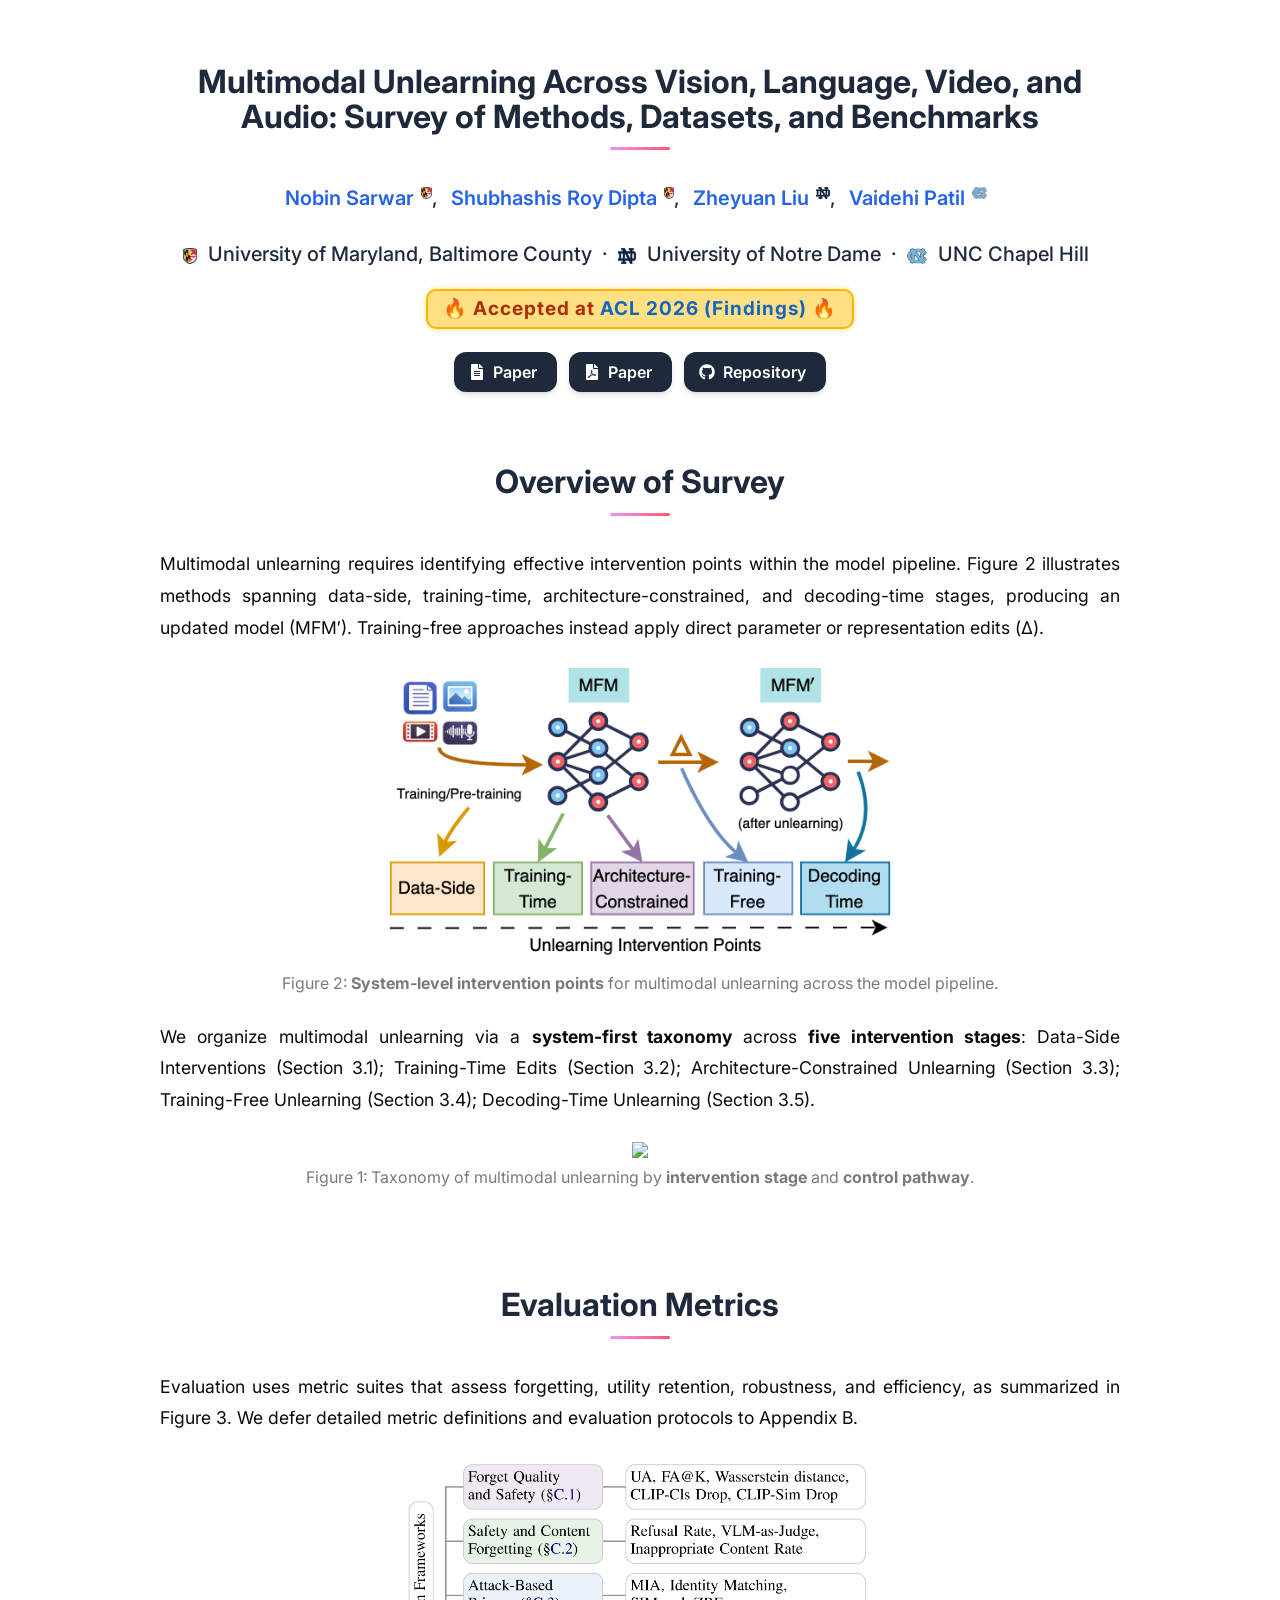
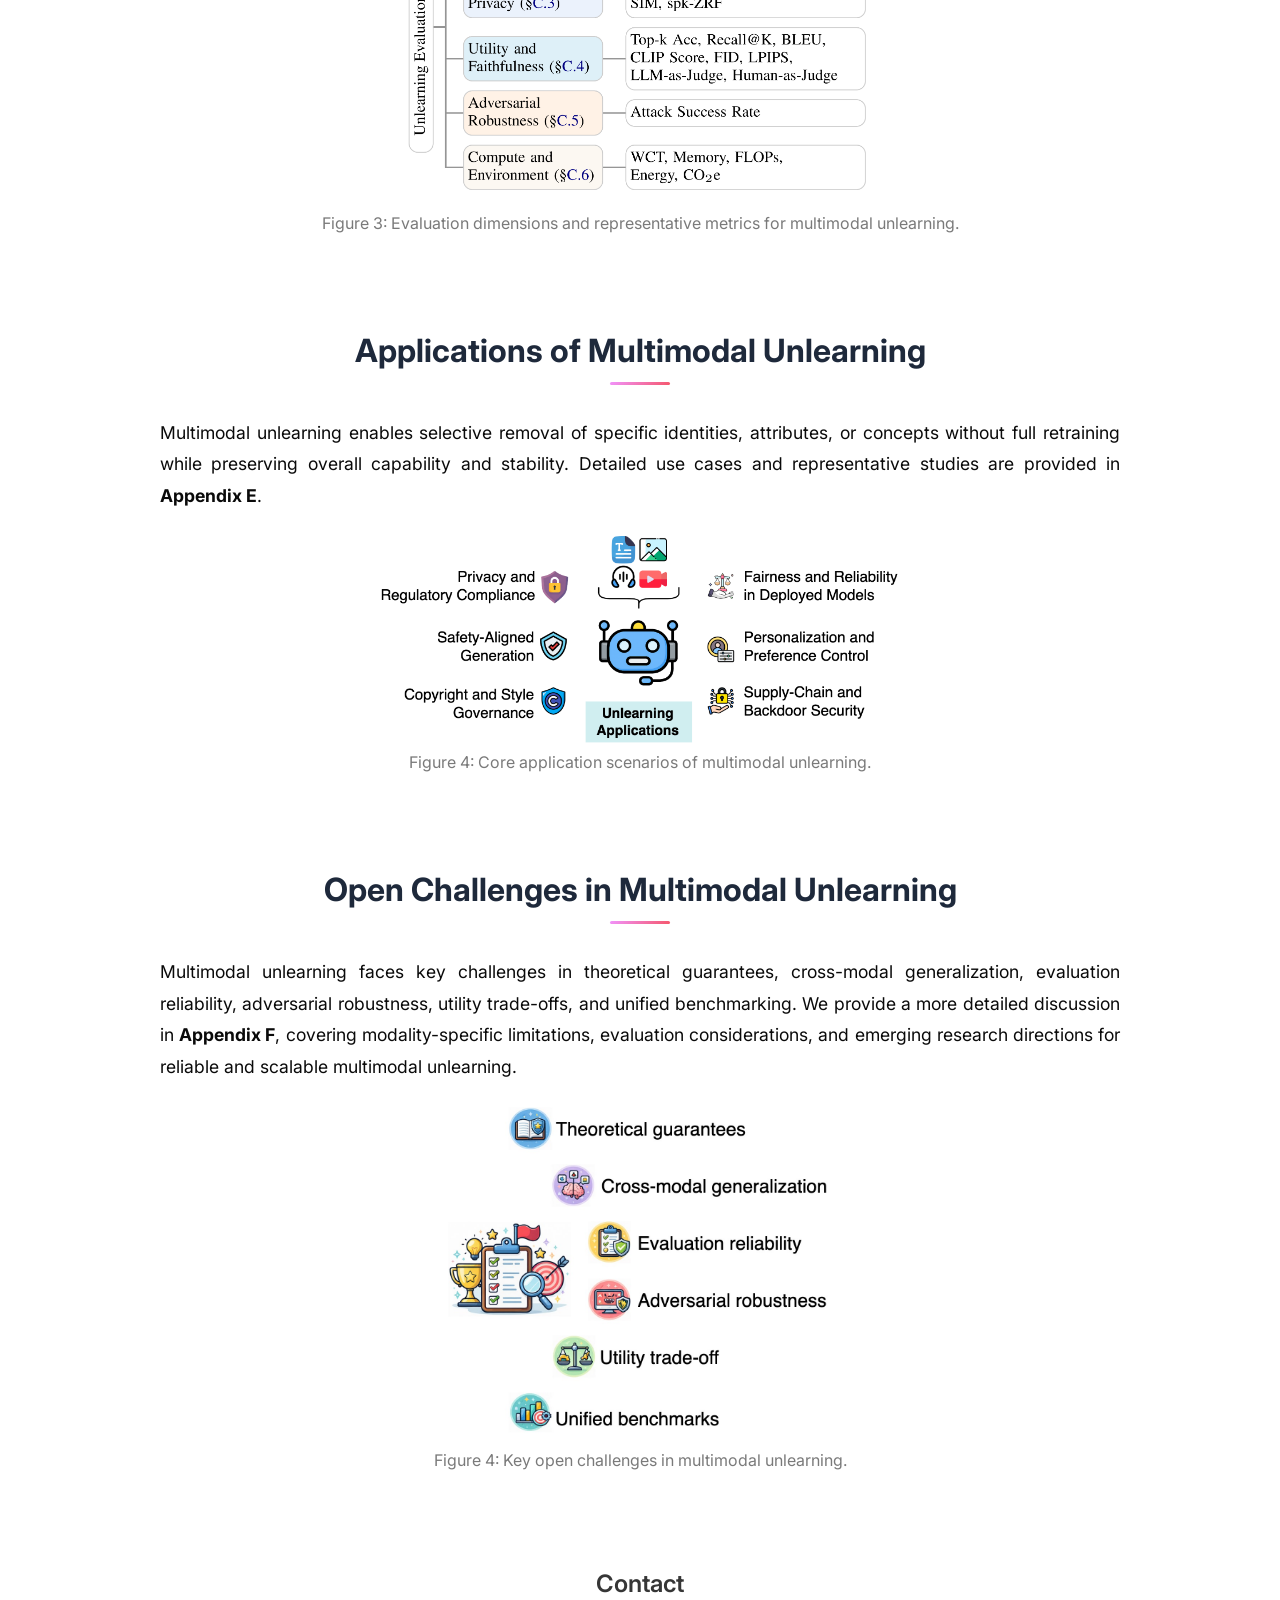
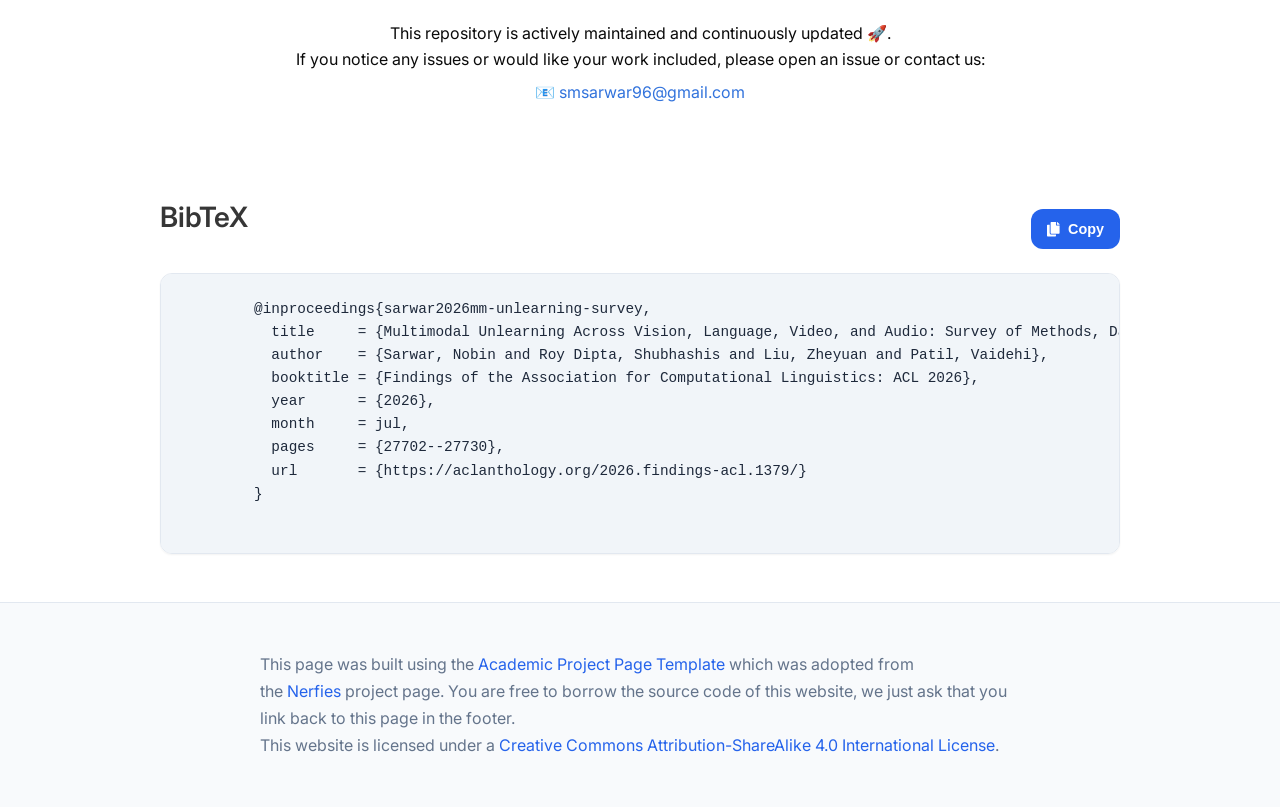
==== docs/index.html @ 7a50cf01 "Modify BibTeX citation in index.html Updated BibTeX citation with new details including pages and UR" ====
<!DOCTYPE html>
<html lang="en">
<head>
  <meta charset="utf-8">
  <meta name="viewport" content="width=device-width, initial-scale=1">
  
<!-- Primary Meta Tags -->
<meta name="title" content="Multimodal Unlearning Across Vision, Language, Video, and Audio: Survey of Methods, Datasets, and Benchmarks">
<meta name="description" content="A comprehensive survey of multimodal machine unlearning across vision, language, video, and audio, covering methods, datasets, benchmarks, and open challenges.">
<meta name="keywords" content="multimodal unlearning, machine unlearning, vision-language models, diffusion models, data deletion, AI safety, privacy, foundation models">
<meta name="author" content="Nobin Sarwar, Shubhashis Roy Dipta, Zheyuan Liu, Vaidehi Patil">
<meta name="robots" content="index, follow">
<meta name="language" content="English">

<!-- Open Graph / Facebook -->
<meta property="og:type" content="article">
<meta property="og:site_name" content="Multimodal Unlearning Survey">
<meta property="og:title" content="Multimodal Unlearning Across Vision, Language, Video, and Audio">
<meta property="og:description" content="A comprehensive survey of multimodal machine unlearning across modalities, methods, datasets, and benchmarks.">
<meta property="og:url" content="https://smsnobin77.github.io/multimodal_unlearning_survey/">
<meta property="og:image" content="https://smsnobin77.github.io/multimodal_unlearning_survey/static/images/social_preview.png">
<meta property="og:image:width" content="1200">
<meta property="og:image:height" content="630">
<meta property="og:image:alt" content="Multimodal Unlearning Survey Preview">
<meta property="article:published_time" content="2026-01-26T00:00:00.000Z">
<meta property="article:author" content="Nobin Sarwar">
<meta property="article:section" content="Research">
<meta property="article:tag" content="Multimodal Unlearning">
<meta property="article:tag" content="AI Safety">

<!-- Twitter -->
<meta name="twitter:card" content="summary_large_image">
<meta name="twitter:site" content="@smsnobin77">
<meta name="twitter:creator" content="@smsnobin77">
<meta name="twitter:title" content="Multimodal Unlearning Across Vision, Language, Video, and Audio">
<meta name="twitter:description" content="A comprehensive survey on multimodal machine unlearning, covering methods, datasets, and benchmarks.">
<meta name="twitter:image" content="https://smsnobin77.github.io/multimodal_unlearning_survey/static/images/social_preview.png">
<meta name="twitter:image:alt" content="Multimodal Unlearning Survey Preview">

<!-- Academic/Research Specific -->
<meta name="citation_title" content="Multimodal Unlearning Across Vision, Language, Video, and Audio: Survey of Methods, Datasets, and Benchmarks">
<meta name="citation_author" content="Sarwar, Nobin">
<meta name="citation_author" content="Dipta, Shubhashis Roy">
<meta name="citation_author" content="Liu, Zheyuan">
<meta name="citation_author" content="Patil, Vaidehi">
<meta name="citation_publication_date" content="2026">
<meta name="citation_conference_title" content="TechRxiv">
<meta name="citation_pdf_url" content="http://dx.doi.org/10.36227/techrxiv.176945748.88280394/v1">

<!-- Additional SEO -->
<meta name="theme-color" content="#2563eb">
<meta name="msapplication-TileColor" content="#2563eb">
<meta name="apple-mobile-web-app-capable" content="yes">
<meta name="apple-mobile-web-app-status-bar-style" content="default">

<!-- Preconnect for performance -->
<link rel="preconnect" href="https://fonts.googleapis.com">
<link rel="preconnect" href="https://fonts.gstatic.com" crossorigin>
<link rel="preconnect" href="https://ajax.googleapis.com">
<link rel="preconnect" href="https://documentcloud.adobe.com">
<link rel="preconnect" href="https://cdn.jsdelivr.net">

<!-- Title -->
<title>Multimodal Unlearning Survey | Sarwar et al.</title>
  
  <!-- Favicon and App Icons -->
  <link rel="icon" type="image/png" sizes="32x32" href="static/images/favicon-32-v2.png">
  <link rel="icon" type="image/png" sizes="16x16" href="static/images/favicon-16-v2.png">
  <link rel="apple-touch-icon" sizes="180x180" href="static/images/favicon-180-v2.png">
  
  <!-- Critical CSS - Load synchronously -->
  <link rel="stylesheet" href="static/css/bulma.min.css">
  <link rel="stylesheet" href="static/css/index.css">
  
  <!-- Non-critical CSS - Load asynchronously -->
  <link rel="preload" href="static/css/bulma-carousel.min.css" as="style" onload="this.onload=null;this.rel='stylesheet'">
  <link rel="preload" href="static/css/bulma-slider.min.css" as="style" onload="this.onload=null;this.rel='stylesheet'">
  <link rel="preload" href="static/css/fontawesome.all.min.css" as="style" onload="this.onload=null;this.rel='stylesheet'">
  <link rel="preload" href="https://cdn.jsdelivr.net/gh/jpswalsh/academicons@1/css/academicons.min.css" as="style" onload="this.onload=null;this.rel='stylesheet'">
  
  <!-- Fallback for browsers that don't support preload -->
  <noscript>
    <link rel="stylesheet" href="static/css/bulma-carousel.min.css">
    <link rel="stylesheet" href="static/css/bulma-slider.min.css">
    <link rel="stylesheet" href="static/css/fontawesome.all.min.css">
    <link rel="stylesheet" href="https://cdn.jsdelivr.net/gh/jpswalsh/academicons@1/css/academicons.min.css">
  </noscript>
  
  <!-- Fonts - Optimized loading -->
  <link href="https://fonts.googleapis.com/css2?family=Inter:wght@400;500;600;700;800&display=swap" rel="stylesheet">
  
  <!-- Defer non-critical JavaScript -->
  <script defer src="https://ajax.googleapis.com/ajax/libs/jquery/3.5.1/jquery.min.js"></script>
  <script defer src="https://documentcloud.adobe.com/view-sdk/main.js"></script>
  <script defer src="static/js/fontawesome.all.min.js"></script>
  <script defer src="static/js/bulma-carousel.min.js"></script>
  <script defer src="static/js/bulma-slider.min.js"></script>
  <script defer src="static/js/index.js"></script>
  
  <!-- Structured Data for Academic Papers -->
  <script type="application/ld+json">
  {
    "@context": "https://schema.org",
    "@type": "ScholarlyArticle",
    "headline": "PAPER_TITLE",
    "description": "BRIEF_DESCRIPTION_OF_YOUR_RESEARCH_CONTRIBUTION_AND_FINDINGS",
    "author": [
      {
        "@type": "Person",
        "name": "FIRST_AUTHOR_NAME",
        "affiliation": {
          "@type": "Organization",
          "name": "INSTITUTION_NAME"
        }
      },
      {
        "@type": "Person",
        "name": "SECOND_AUTHOR_NAME",
        "affiliation": {
          "@type": "Organization",
          "name": "INSTITUTION_NAME"
        }
      }
    ],
    "datePublished": "2024-01-01",
    "publisher": {
      "@type": "Organization",
      "name": "CONFERENCE_OR_JOURNAL_NAME"
    },
    "url": "https://YOUR_DOMAIN.com/YOUR_PROJECT_PAGE",
    "image": "https://YOUR_DOMAIN.com/static/images/social_preview.png",
    "keywords": ["KEYWORD1", "KEYWORD2", "KEYWORD3", "machine learning", "computer vision"],
    "abstract": "FULL_ABSTRACT_TEXT_HERE",
    "citation": "BIBTEX_CITATION_HERE",
    "isAccessibleForFree": true,
    "license": "https://creativecommons.org/licenses/by/4.0/",
    "mainEntity": {
      "@type": "WebPage",
      "@id": "https://YOUR_DOMAIN.com/YOUR_PROJECT_PAGE"
    },
    "about": [
      {
        "@type": "Thing",
        "name": "RESEARCH_AREA_1"
      },
      {
        "@type": "Thing", 
        "name": "RESEARCH_AREA_2"
      }
    ]
  }
  </script>
  
  <!-- Website/Organization Structured Data -->
  <script type="application/ld+json">
  {
    "@context": "https://schema.org",
    "@type": "Organization",
    "name": "INSTITUTION_OR_LAB_NAME",
    "url": "https://YOUR_INSTITUTION_WEBSITE.com",
    "logo": "https://YOUR_DOMAIN.com/static/images/favicon.ico",
    "sameAs": [
      "https://twitter.com/YOUR_TWITTER_HANDLE",
      "https://github.com/YOUR_GITHUB_USERNAME"
    ]
  }
  </script>
</head>
<body>


  <!-- Scroll to Top Button -->
  <button class="scroll-to-top" onclick="scrollToTop()" title="Scroll to top" aria-label="Scroll to top">
    <i class="fas fa-chevron-up"></i>
  </button>

<style>
  .affiliation-logo {
    height: 18px;
    width: auto;
    vertical-align: middle;
    margin-right: 6px;
  }
</style>

<main id="main-content">
<section class="hero">
  <div class="hero-body">
    <div class="container is-max-desktop">
      <div class="columns is-centered">
        <div class="column has-text-centered">

          <h1 class="title is-3 publication-title">
            Multimodal Unlearning Across Vision, Language, Video, and Audio: Survey of Methods, Datasets, and Benchmarks
          </h1>

          <style>
            .sup-logo {
              height: 12px;
              width: auto;
              vertical-align: baseline;
              position: relative;
              top: -0.3em;   /* makes it behave like real superscript */
              margin-left: 2px;
            }
          
            .affiliation-logo {
              height: 16px;
              width: auto;
              vertical-align: middle;
              margin-right: 6px;
            }
          </style>
          
          <div class="is-size-5 publication-authors">
            <span class="author-block">
              <a href="https://smsnobin77.github.io/" target="_blank">Nobin Sarwar</a>
              <img class="sup-logo" src="static/images/UMBC_logo.png">,
            </span>
            <span class="author-block">
              <a href="https://roydipta.com/" target="_blank">Shubhashis Roy Dipta</a>
              <img class="sup-logo" src="static/images/UMBC_logo.png">,
            </span>
            <span class="author-block">
              <a href="https://franciscoliu.github.io/" target="_blank">Zheyuan Liu</a>
              <img class="sup-logo" src="static/images/UD_logo.png">,
            </span>
            <span class="author-block">
              <a href="https://vaidehi99.github.io/" target="_blank">Vaidehi Patil</a>
              <img class="sup-logo" src="static/images/UNC_logo.png">
            </span>
          </div>
          
          <div class="is-size-5 publication-authors" style="margin-top:10px;">
            <span class="author-block">
              <img class="affiliation-logo" src="static/images/UMBC_logo.png">
              University of Maryland, Baltimore County
              &nbsp;·&nbsp;
              <img class="affiliation-logo" src="static/images/UD_logo.png">
              University of Notre Dame
              &nbsp;·&nbsp;
              <img class="affiliation-logo" src="static/images/UNC_logo.png">
              UNC Chapel Hill
            </span>

            <div style="text-align: center;">
                <span style="
                  display: inline-block;
                  background: #ffe082;
                  color: #b12a00;
                  font-weight: bold;
                  font-size: 0.95em;
                  border-radius: 10px;
                  padding: 0.15em 0.8em;
                  margin: 1em auto;
                  box-shadow: 0 0 6px 1px #ffd54f70;
                  letter-spacing: 1px;
                  border: 2px solid #ffb300;
                ">
                  🔥 Accepted at <span style="color:#1565c0;">ACL 2026 (Findings)</span> 🔥
                </span>
              </div>
          </div>

          <!-- Links -->
          <div class="column has-text-centered" style="margin-top: -40px;">
            <div class="publication-links">              
              <span class="link-block">
                <a href="static/pdfs/MultimodalUnlearningSurvey.pdf" target="_blank"
                   class="external-link button is-normal is-rounded is-dark">
                  <span class="icon">
                    <i class="fas fa-file-alt"></i>
                  </span>
                  <span>Paper</span>
                </a>
              </span>

              <span class="link-block">
                  <a href="https://aclanthology.org/2026.findings-acl.1379.pdf" target="_blank"
                     class="external-link button is-normal is-rounded is-dark">
                      <span class="icon">
                          <i class="fas fa-file-pdf"></i>
                      </span>
                      <span>Paper</span>
                  </a>
              </span>

              <span class="link-block">
                <a href="https://github.com/smsnobin77/Awesome-Multimodal-Unlearning/" target="_blank"
                   class="external-link button is-normal is-rounded is-dark">
                  <span class="icon">
                    <i class="fab fa-github"></i>
                  </span>
                  <span>Repository</span>
                </a>
              </span>

            </div>
          </div>

        </div>
      </div>
    </div>
  </div>
</section>

<!--Overview of Survey -->
<section class="section" style="margin-top: -60px;">
  <div class="container is-max-desktop">
    <h2 class="title is-3 has-text-centered">Overview of Survey</h2>

    <div class="content has-text-justified has-text-black">
      <p>
        Multimodal unlearning requires identifying effective intervention points within the model pipeline. 
        Figure 2 illustrates methods spanning data-side, training-time, architecture-constrained, and decoding-time stages, 
        producing an updated model (MFM′). Training-free approaches instead apply direct parameter or representation edits (Δ).
      </p>
    </div>

    <div class="has-text-centered">
      <img src="static/images/multimodal-unlearning-taxonomy.png" style="max-width:55%;">
      <p class="is-size-6 has-text-grey">
        Figure 2: <b>System-level intervention points</b> for multimodal unlearning across the model pipeline.
      </p>
    </div>

    <div class="content has-text-justified has-text-black" style="margin-top: 1.5rem;">
      <p>
        We organize multimodal unlearning via a <b>system-first taxonomy</b> across <b>five intervention stages</b>: 
        Data-Side Interventions (Section 3.1); Training-Time Edits (Section 3.2); 
        Architecture-Constrained Unlearning (Section 3.3); Training-Free Unlearning (Section 3.4); 
        Decoding-Time Unlearning (Section 3.5).
      </p>
    </div>

    <div class="has-text-centered">
      <img src="static/images/figure-1-v1.png" style="max-width:70%;">
      <p class="is-size-6 has-text-grey">
        Figure 1: Taxonomy of multimodal unlearning by <b>intervention stage</b> and <b>control pathway</b>.
      </p>
    </div>
  </div>
</section>
<!--End Overview of Survey -->

<!-- Evaluation Metrics -->
<section class="section is-light">
  <div class="container is-max-desktop">
    <h2 class="title is-3 has-text-centered">Evaluation Metrics</h2>

    <div class="content has-text-justified has-text-black">
      <p>
        Evaluation uses metric suites that assess forgetting, utility retention, robustness, and efficiency, 
        as summarized in Figure 3. We defer detailed metric definitions and evaluation protocols to Appendix B.
      </p>
    </div>

    <div class="has-text-centered">
      <img src="static/images/figure-3-v2.png" style="max-width:50%;">
      <p class="is-size-6 has-text-grey">
        Figure 3: Evaluation dimensions and representative metrics for multimodal unlearning.
      </p>
    </div>
  </div>
</section>
<!--End Evaluation Metrics -->

<!-- Applications -->
<section class="section">
  <div class="container is-max-desktop">
    <h2 class="title is-3 has-text-centered">Applications of Multimodal Unlearning</h2>

    <div class="content has-text-justified has-text-black">
      <p>
        Multimodal unlearning enables selective removal of specific identities, attributes, or concepts 
        without full retraining while preserving overall capability and stability. 
        Detailed use cases and representative studies are provided in <b>Appendix E</b>.
      </p>
    </div>

    <div class="has-text-centered">
      <img src="static/images/multimodal-unlearning-applications.png" style="max-width:55%;">
      <p class="is-size-6 has-text-grey">
        Figure 4: Core application scenarios of multimodal unlearning.
      </p>
    </div>
  </div>
</section>
<!--End Applications -->

<!-- Open Challenges -->
<section class="section">
  <div class="container is-max-desktop">
    <h2 class="title is-3 has-text-centered">Open Challenges in Multimodal Unlearning</h2>

    <div class="content has-text-justified has-text-black">
      <p>
        Multimodal unlearning faces key challenges in theoretical guarantees, cross-modal generalization,
        evaluation reliability, adversarial robustness, utility trade-offs, and unified benchmarking.
        We provide a more detailed discussion in <b>Appendix F</b>, covering modality-specific limitations,
        evaluation considerations, and emerging research directions for reliable and scalable multimodal unlearning.
      </p>
    </div>

    <div class="has-text-centered">
      <img src="static/images/open_challenges.jpg" style="max-width:40%;">
      <p class="is-size-6 has-text-grey">
        Figure 4: Key open challenges in multimodal unlearning.
      </p>
    </div>
  </div>
</section>
<!--End Open Challenges -->

<!-- Contact -->
<section class="section is-light">
  <div class="container is-max-desktop has-text-centered has-text-black">
    <h2 class="title is-4">Contact</h2>

    <p>
      This repository is actively maintained and continuously updated 🚀.<br>  
      If you notice any issues or would like your work included, please open an issue or contact us:
    </p>

    <p style="margin-top: 0.5rem;">
      📧 <a href="mailto:smsarwar96@gmail.com">smsarwar96@gmail.com</a>
    </p>
  </div>
</section>
<!--End Contact -->


<!--BibTex citation -->
  <section class="section" id="BibTeX">
    <div class="container is-max-desktop content">
      <div class="bibtex-header">
        <h2 class="title">BibTeX</h2>
        <button class="copy-bibtex-btn" onclick="copyBibTeX()" title="Copy BibTeX to clipboard">
          <i class="fas fa-copy"></i>
          <span class="copy-text">Copy</span>
        </button>
      </div>
      <pre id="bibtex-code">
        <code>@inproceedings{sarwar2026mm-unlearning-survey,
          title     = {Multimodal Unlearning Across Vision, Language, Video, and Audio: Survey of Methods, Datasets, and Benchmarks},
          author    = {Sarwar, Nobin and Roy Dipta, Shubhashis and Liu, Zheyuan and Patil, Vaidehi},
          booktitle = {Findings of the Association for Computational Linguistics: ACL 2026},
          year      = {2026},
          month     = jul,
          pages     = {27702--27730},
          url       = {https://aclanthology.org/2026.findings-acl.1379/}
        }</code>
      </pre>
    </div>
</section>
<!--End BibTex citation -->


  <footer class="footer">
  <div class="container">
    <div class="columns is-centered">
      <div class="column is-8">
        <div class="content">

          <p>
            This page was built using the <a href="https://github.com/eliahuhorwitz/Academic-project-page-template" target="_blank">Academic Project Page Template</a> which was adopted from the <a href="https://nerfies.github.io" target="_blank">Nerfies</a> project page.
            You are free to borrow the source code of this website, we just ask that you link back to this page in the footer. <br> This website is licensed under a <a rel="license"  href="http://creativecommons.org/licenses/by-sa/4.0/" target="_blank">Creative
            Commons Attribution-ShareAlike 4.0 International License</a>.
          </p>

        </div>
      </div>
    </div>
  </div>
</footer>

<!-- Statcounter tracking code -->
  
<!-- You can add a tracker to track page visits by creating an account at statcounter.com -->

    <!-- End of Statcounter Code -->

  </body>
  </html>
---- docs/static/css/index.css ----
/* Modern CSS Variables for consistent theming */
:root {
  --primary-color: #2563eb;
  --primary-hover: #1d4ed8;
  --secondary-color: #64748b;
  --accent-color: #0ea5e9;
  --text-primary: #1e293b;
  --text-secondary: #64748b;
  --text-light: #94a3b8;
  --background-primary: #ffffff;
  --background-secondary: #f8fafc;
  --background-accent: #f1f5f9;
  --border-color: #e2e8f0;
  --shadow-sm: 0 1px 2px 0 rgb(0 0 0 / 0.05);
  --shadow-md: 0 4px 6px -1px rgb(0 0 0 / 0.1), 0 2px 4px -2px rgb(0 0 0 / 0.1);
  --shadow-lg: 0 10px 15px -3px rgb(0 0 0 / 0.1), 0 4px 6px -4px rgb(0 0 0 / 0.1);
  --shadow-xl: 0 20px 25px -5px rgb(0 0 0 / 0.1), 0 8px 10px -6px rgb(0 0 0 / 0.1);
  --gradient-primary: linear-gradient(135deg, #667eea 0%, #764ba2 100%);
  --gradient-accent: linear-gradient(135deg, #f093fb 0%, #f5576c 100%);
  --gradient-subtle: linear-gradient(135deg, #ffecd2 0%, #fcb69f 100%);
  --border-radius: 12px;
  --border-radius-lg: 16px;
  --transition: all 0.3s cubic-bezier(0.4, 0, 0.2, 1);
}

/* Smooth scrolling for better UX */
html {
  scroll-behavior: smooth;
}

body {
  font-family: 'Inter', 'Segoe UI', -apple-system, BlinkMacSystemFont, sans-serif;
  color: var(--text-primary);
  line-height: 1.6;
  font-size: 16px;
  background-color: var(--background-primary);
  -webkit-font-smoothing: antialiased;
  -moz-osx-font-smoothing: grayscale;
}


/* Modern Button Styles */
.button {
  border-radius: var(--border-radius) !important;
  font-weight: 600 !important;
  transition: var(--transition) !important;
  border: 2px solid transparent !important;
  position: relative;
  overflow: hidden;
}

.button.is-dark {
  background: var(--text-primary) !important;
  border: none !important;
  color: white !important;
  box-shadow: var(--shadow-md);
}

.button.is-dark:hover {
  transform: translateY(-2px);
  box-shadow: var(--shadow-lg);
  background: var(--primary-color) !important;
}

.button.is-dark:active {
  transform: translateY(0);
  box-shadow: var(--shadow-md);
}

.footer .icon-link {
    font-size: 25px;
    color: var(--text-secondary);
    transition: var(--transition);
}

.footer .icon-link:hover {
    color: var(--primary-color);
    transform: translateY(-2px);
}

.link-block a {
    margin: 8px 4px;
}

.dnerf {
  font-variant: small-caps;
}


/* Hero Section Modernization */
.hero {
  position: relative;
  overflow: hidden;
}

.hero.is-light {
  background: var(--background-secondary);
  border-top: 1px solid var(--border-color);
  border-bottom: 1px solid var(--border-color);
}

.hero-body {
  padding: 4rem 1.5rem;
}

.teaser .hero-body {
  padding-top: 2rem;
  padding-bottom: 4rem;
}

.teaser {
  font-family: 'Inter', sans-serif;
}


/* Publication Content Styling */
.publication-title {
    font-family: 'Inter', sans-serif !important;
    font-weight: 800 !important;
    color: var(--text-primary) !important;
    margin-bottom: 2rem !important;
    line-height: 1.1 !important;
}

.publication-banner {
  max-height: 70vh;
  border-radius: var(--border-radius-lg);
  overflow: hidden;
  box-shadow: var(--shadow-xl);
  margin: 2rem 0;
}

.publication-banner video {
  position: relative;
  left: auto;
  top: auto;
  transform: none;
  object-fit: cover;
  width: 100%;
  height: 100%;
  border-radius: var(--border-radius-lg);
}

.publication-header .hero-body {
  padding: 6rem 1.5rem 4rem;
}

.publication-authors {
    font-family: 'Inter', sans-serif !important;
    font-weight: 500;
    margin-bottom: 1.5rem;
}

.publication-venue {
    color: var(--text-secondary);
    width: fit-content;
    font-weight: 600;
    background: var(--background-accent);
    padding: 0.5rem 1rem;
    border-radius: var(--border-radius);
    margin-top: 1rem;
    display: inline-block;
}

.publication-awards {
    color: #ef4444;
    width: fit-content;
    font-weight: 700;
    background: linear-gradient(135deg, #fef2f2, #fee2e2);
    padding: 0.5rem 1rem;
    border-radius: var(--border-radius);
    border-left: 4px solid #ef4444;
    margin-top: 1rem;
}

.publication-authors a {
   color: var(--primary-color) !important;
   text-decoration: none;
   font-weight: 600;
   transition: var(--transition);
   position: relative;
}

.publication-authors a::after {
    content: '';
    position: absolute;
    width: 0;
    height: 2px;
    bottom: -2px;
    left: 0;
    background: var(--gradient-accent);
    transition: var(--transition);
}

.publication-authors a:hover::after {
    width: 100%;
}

.publication-authors a:hover {
    color: var(--primary-hover) !important;
}

.author-block {
  display: inline-block;
  margin-right: 0.5rem;
}

.publication-banner img {
  border-radius: var(--border-radius-lg);
  box-shadow: var(--shadow-lg);
  transition: var(--transition);
}

.publication-banner img:hover {
  transform: scale(1.02);
  box-shadow: var(--shadow-xl);
}

/* Modern Video and Carousel Styling */
.publication-video {
    position: relative;
    width: 100%;
    height: 0;
    padding-bottom: 56.25%;
    overflow: hidden;
    border-radius: var(--border-radius-lg) !important;
    box-shadow: var(--shadow-xl);
    transition: var(--transition);
}

.publication-video:hover {
    transform: translateY(-4px);
    box-shadow: var(--shadow-xl);
}

.publication-video iframe {
    position: absolute;
    top: 0;
    left: 0;
    width: 100%;
    height: 100%;
    border-radius: var(--border-radius-lg);
}

.publication-body img {
  border-radius: var(--border-radius);
  box-shadow: var(--shadow-md);
  transition: var(--transition);
}

.publication-body img:hover {
  transform: translateY(-2px);
  box-shadow: var(--shadow-lg);
}

.results-carousel {
  overflow: hidden;
  padding: 1rem 0;
}

.results-carousel .item {
  margin: 1rem;
  overflow: hidden;
  padding: 1.5rem;
  font-size: 0;
  background: var(--background-primary);
  border-radius: var(--border-radius-lg);
  box-shadow: var(--shadow-md);
  transition: var(--transition);
  border: 1px solid var(--border-color);
}

.results-carousel .item:hover {
  transform: translateY(-4px);
  box-shadow: var(--shadow-lg);
}

.results-carousel .item img,
.results-carousel video {
  margin: 0;
  border-radius: var(--border-radius);
  width: 100%;
  height: auto;
}

.results-carousel .subtitle {
  font-size: 1rem !important;
  color: var(--text-secondary);
  margin-top: 1rem;
  font-weight: 500;
}

/* Pagination and Misc Improvements */
.slider-pagination .slider-page {
  background: var(--primary-color);
  border-radius: 50%;
  transition: var(--transition);
}

.slider-pagination .slider-page.is-active {
  background: var(--primary-hover);
  transform: scale(1.2);
}

.eql-cntrb { 
  font-size: 0.875rem;
  color: var(--text-light);
  font-style: italic;
}

/* Section Titles */
.title.is-3 {
  font-family: 'Inter', sans-serif !important;
  font-weight: 700 !important;
  color: var(--text-primary);
  margin-bottom: 2rem !important;
  position: relative;
  padding-bottom: 1rem;
}

.title.is-3::after {
  content: '';
  position: absolute;
  bottom: 0;
  left: 50%;
  transform: translateX(-50%);
  width: 60px;
  height: 3px;
  background: var(--gradient-accent);
  border-radius: 2px;
}

/* Content Improvements */
.content.has-text-justified {
  font-size: 1.1rem;
  line-height: 1.8;
  color: var(--text-secondary);
}

.content.has-text-justified p {
  margin-bottom: 1.5rem;
}

/* Footer Improvements */
.footer {
  background: var(--background-secondary);
  border-top: 1px solid var(--border-color);
  padding: 3rem 1.5rem;
}

.footer .content {
  color: var(--text-secondary);
  line-height: 1.7;
}

.footer a {
  color: var(--primary-color);
  text-decoration: none;
  transition: var(--transition);
}

.footer a:hover {
  color: var(--primary-hover);
  text-decoration: underline;
}

/* BibTeX Styling */
pre {
  background: var(--background-accent) !important;
  border: 1px solid var(--border-color) !important;
  border-radius: var(--border-radius) !important;
  padding: 1.5rem !important;
  font-size: 0.9rem !important;
  overflow-x: auto;
  box-shadow: var(--shadow-sm);
}

code {
  background: var(--background-accent) !important;
  color: var(--text-primary) !important;
  font-family: 'SF Mono', 'Monaco', 'Cascadia Code', 'Roboto Mono', monospace !important;
}

/* BibTeX Section Improvements */
.bibtex-header {
  display: flex;
  justify-content: space-between;
  align-items: center;
  margin-bottom: 1rem;
}

.copy-bibtex-btn {
  background: var(--primary-color);
  color: white;
  border: none;
  border-radius: var(--border-radius);
  padding: 0.75rem 1rem;
  font-size: 0.9rem;
  font-weight: 600;
  cursor: pointer;
  transition: var(--transition);
  display: inline-flex;
  align-items: center;
  gap: 0.5rem;
}

.copy-bibtex-btn:hover {
  background: var(--primary-hover);
  transform: translateY(-2px);
  box-shadow: var(--shadow-md);
}

.copy-bibtex-btn.copied {
  background: #10b981;
}

.copy-bibtex-btn.copied .copy-text::after {
  content: "ied!";
}

/* Scroll to Top Button */
.scroll-to-top {
  position: fixed;
  bottom: 2rem;
  right: 2rem;
  width: 50px;
  height: 50px;
  background: var(--primary-color);
  color: white;
  border: none;
  border-radius: 50%;
  cursor: pointer;
  opacity: 0;
  visibility: hidden;
  transition: var(--transition);
  z-index: 999;
  display: flex;
  align-items: center;
  justify-content: center;
  font-size: 1.2rem;
  box-shadow: var(--shadow-lg);
}

.scroll-to-top:hover {
  background: var(--primary-hover);
  transform: translateY(-3px);
  box-shadow: var(--shadow-xl);
}

.scroll-to-top.visible {
  opacity: 1;
  visibility: visible;
}


/* More Works Dropdown */
.more-works-container {
  position: fixed;
  top: 2rem;
  right: 2rem;
  z-index: 1000;
}

.more-works-btn {
  background: var(--background-primary);
  color: var(--text-primary);
  border: 2px solid var(--border-color);
  border-radius: var(--border-radius-lg);
  padding: 0.75rem 1.25rem;
  font-weight: 600;
  font-size: 0.9rem;
  box-shadow: var(--shadow-md);
  transition: var(--transition);
  cursor: pointer;
  text-decoration: none;
  display: inline-flex;
  align-items: center;
  gap: 0.5rem;
  font-family: 'Inter', sans-serif;
}

.more-works-btn:hover {
  transform: translateY(-2px);
  box-shadow: var(--shadow-lg);
  background: var(--background-secondary);
  border-color: var(--primary-color);
}

.more-works-btn .dropdown-arrow {
  transition: var(--transition);
  font-size: 0.8rem;
}

.more-works-btn.active .dropdown-arrow {
  transform: rotate(180deg);
}

.more-works-dropdown {
  position: absolute;
  top: calc(100% + 0.5rem);
  right: 0;
  width: 400px;
  max-width: 90vw;
  background: var(--background-primary);
  border: 1px solid var(--border-color);
  border-radius: var(--border-radius-lg);
  box-shadow: var(--shadow-xl);
  opacity: 0;
  visibility: hidden;
  transform: translateY(-10px);
  transition: var(--transition);
  max-height: 70vh;
  overflow-y: auto;
}

.more-works-dropdown.show {
  opacity: 1;
  visibility: visible;
  transform: translateY(0);
}

.dropdown-header {
  display: flex;
  justify-content: space-between;
  align-items: center;
  padding: 1.5rem 1.5rem 1rem;
  border-bottom: 1px solid var(--border-color);
}

.dropdown-header h4 {
  margin: 0;
  font-size: 1.1rem;
  font-weight: 700;
  color: var(--text-primary);
}

.close-btn {
  background: none;
  border: none;
  color: var(--text-secondary);
  cursor: pointer;
  padding: 0.5rem;
  border-radius: var(--border-radius);
  transition: var(--transition);
}

.close-btn:hover {
  background: var(--background-accent);
  color: var(--text-primary);
}

.works-list {
  padding: 1rem;
}

.work-item {
  display: flex;
  align-items: flex-start;
  justify-content: space-between;
  padding: 1rem;
  border-radius: var(--border-radius);
  text-decoration: none;
  color: inherit;
  transition: var(--transition);
  margin-bottom: 0.5rem;
}

.work-item:hover {
  background: var(--background-accent);
  transform: translateX(4px);
}

.work-info h5 {
  margin: 0 0 0.5rem 0;
  font-size: 1rem;
  font-weight: 500;
  color: var(--text-primary);
}

.work-info p {
  margin: 0 0 0.5rem 0;
  font-size: 0.9rem;
  color: var(--text-secondary);
  line-height: 1.4;
}

.work-venue {
  font-size: 0.8rem;
  color: var(--text-light);
  font-style: italic;
}

.work-item .fas {
  color: var(--text-light);
  font-size: 0.9rem;
  margin-top: 0.2rem;
  flex-shrink: 0;
}


/* Mobile Responsive Improvements */
@media screen and (max-width: 768px) {
  .hero-body {
    padding: 2rem 1rem;
  }
  
  .publication-header .hero-body {
    padding: 3rem 1rem 2rem;
  }
  
  .publication-title {
    font-size: 2.5rem !important;
    line-height: 1.2 !important;
    margin-bottom: 1.5rem !important;
  }
  
  .publication-authors {
    font-size: 1rem !important;
  }
  
  .button {
    margin: 0.25rem !important;
    font-size: 0.875rem !important;
    padding: 0.75rem 1rem !important;
  }
  
  .more-works-container {
    bottom: 2rem;
    right: 1rem;
    top: auto;
  }
  
  .more-works-btn {
    padding: 0.6rem 1rem;
    font-size: 0.8rem;
  }
  
  .more-works-dropdown {
    width: calc(100vw - 2rem);
    right: -1rem;
    bottom: calc(100% + 0.5rem);
    top: auto;
  }
  
  .results-carousel .item {
    margin: 0.5rem;
    padding: 1rem;
  }
  
  .teaser .hero-body {
    padding: 1rem;
  }
  
  .content.has-text-justified {
    font-size: 1rem;
  }
}

@media screen and (max-width: 480px) {
  .publication-title {
    font-size: 2rem !important;
  }
  
  .hero-body {
    padding: 1.5rem 0.75rem;
  }
  
  .more-works-container {
    position: fixed;
    bottom: 2rem;
    right: 1rem;
    z-index: 1000;
  }
  
  .more-works-btn {
    padding: 0.5rem 0.75rem;
    font-size: 0.75rem;
  }
  
  .more-works-dropdown {
    position: absolute;
    bottom: calc(100% + 0.5rem);
    right: 0;
    width: calc(100vw - 2rem);
    max-width: 90vw;
  }
  
  .link-block {
    display: block;
    margin-bottom: 0.5rem;
  }
  
  .button {
    width: 100%;
    justify-content: center;
  }
}

/* Tablet Responsive */
@media screen and (min-width: 769px) and (max-width: 1024px) {
  .hero-body {
    padding: 3rem 2rem;
  }
  
  .publication-header .hero-body {
    padding: 4rem 2rem 3rem;
  }
}

/* Animation for page load */
@keyframes fadeInUp {
  from {
    opacity: 0;
    transform: translateY(30px);
  }
  to {
    opacity: 1;
    transform: translateY(0);
  }
}

.hero, .section {
  animation: fadeInUp 0.6s ease-out;
}

/* Improved focus states for accessibility */
.button:focus,
.related-works-btn:focus,
a:focus {
  outline: 2px solid var(--primary-color);
  outline-offset: 2px;
}


/* Print styles */
@media print {
  .more-works-container {
    display: none;
  }
  
  .hero, .section {
    animation: none;
  }
  
  .button {
    background: transparent !important;
    color: var(--text-primary) !important;
    box-shadow: none !important;
  }
}
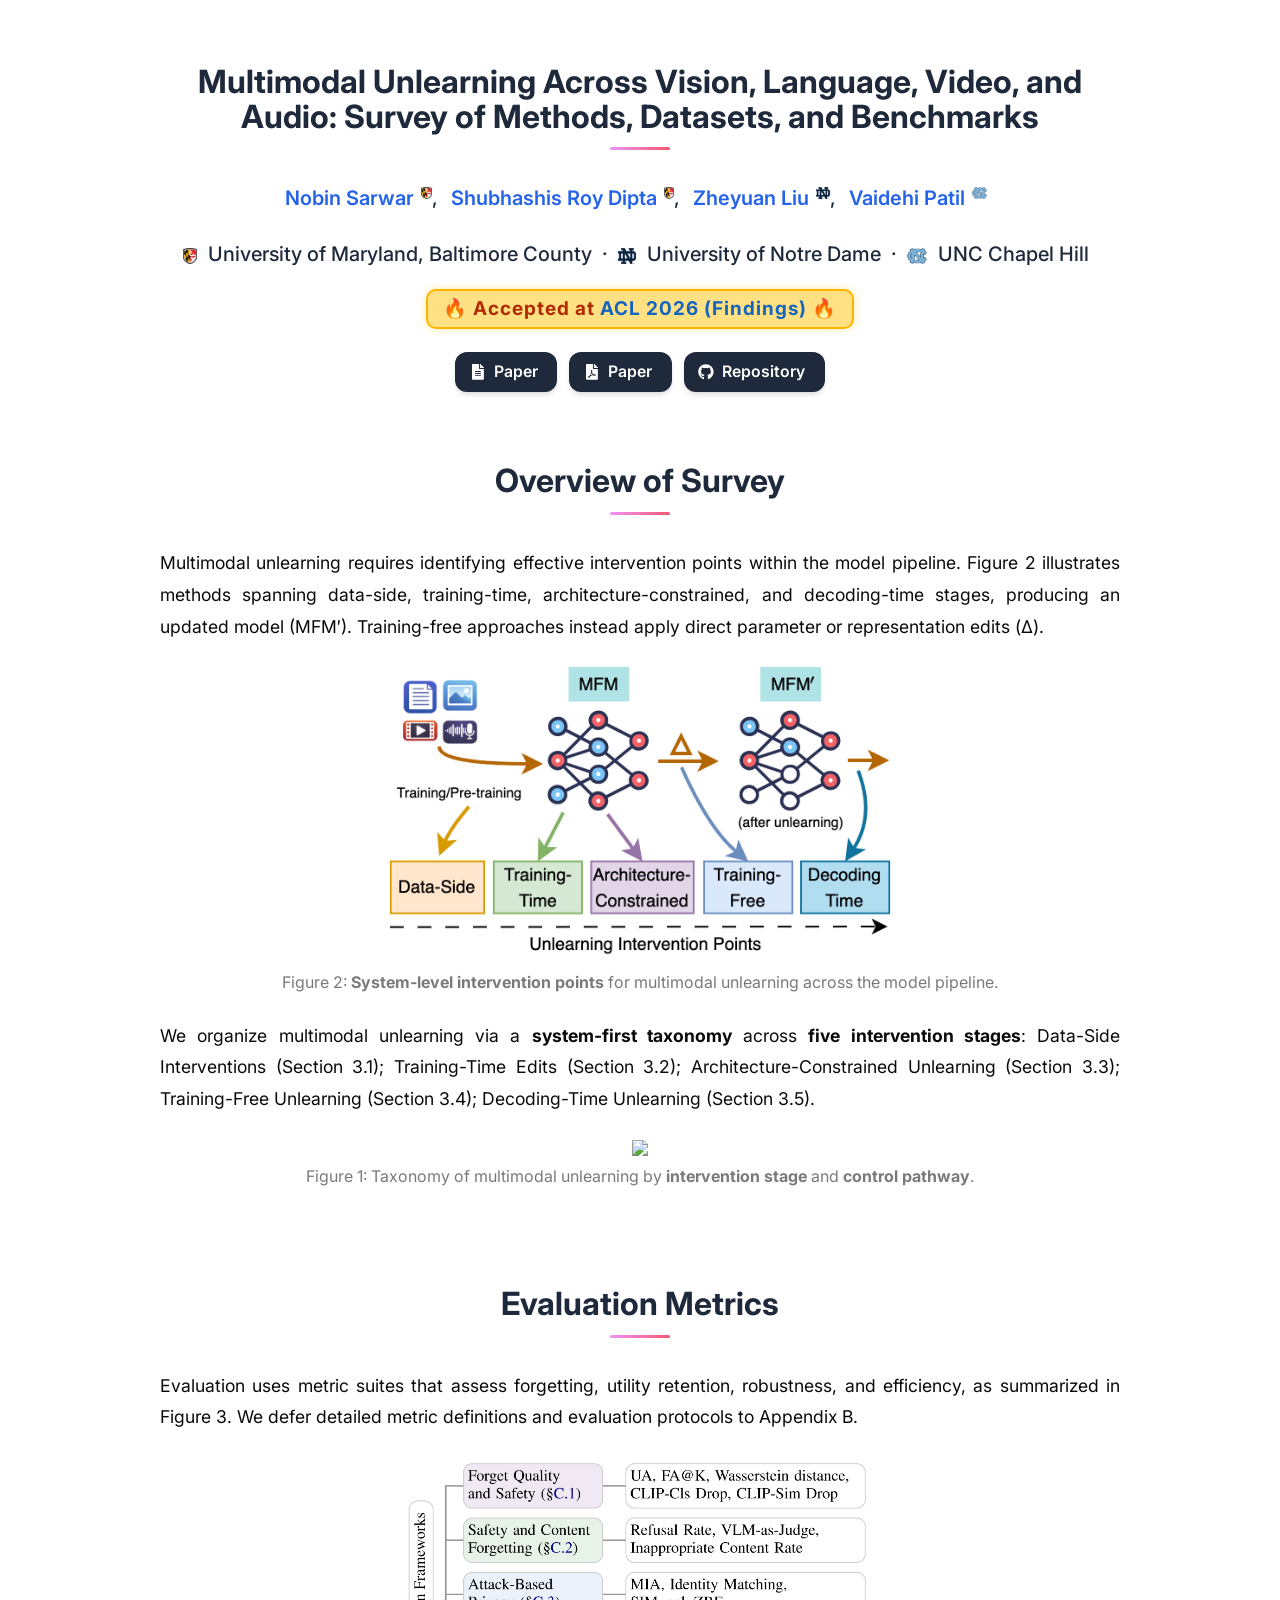
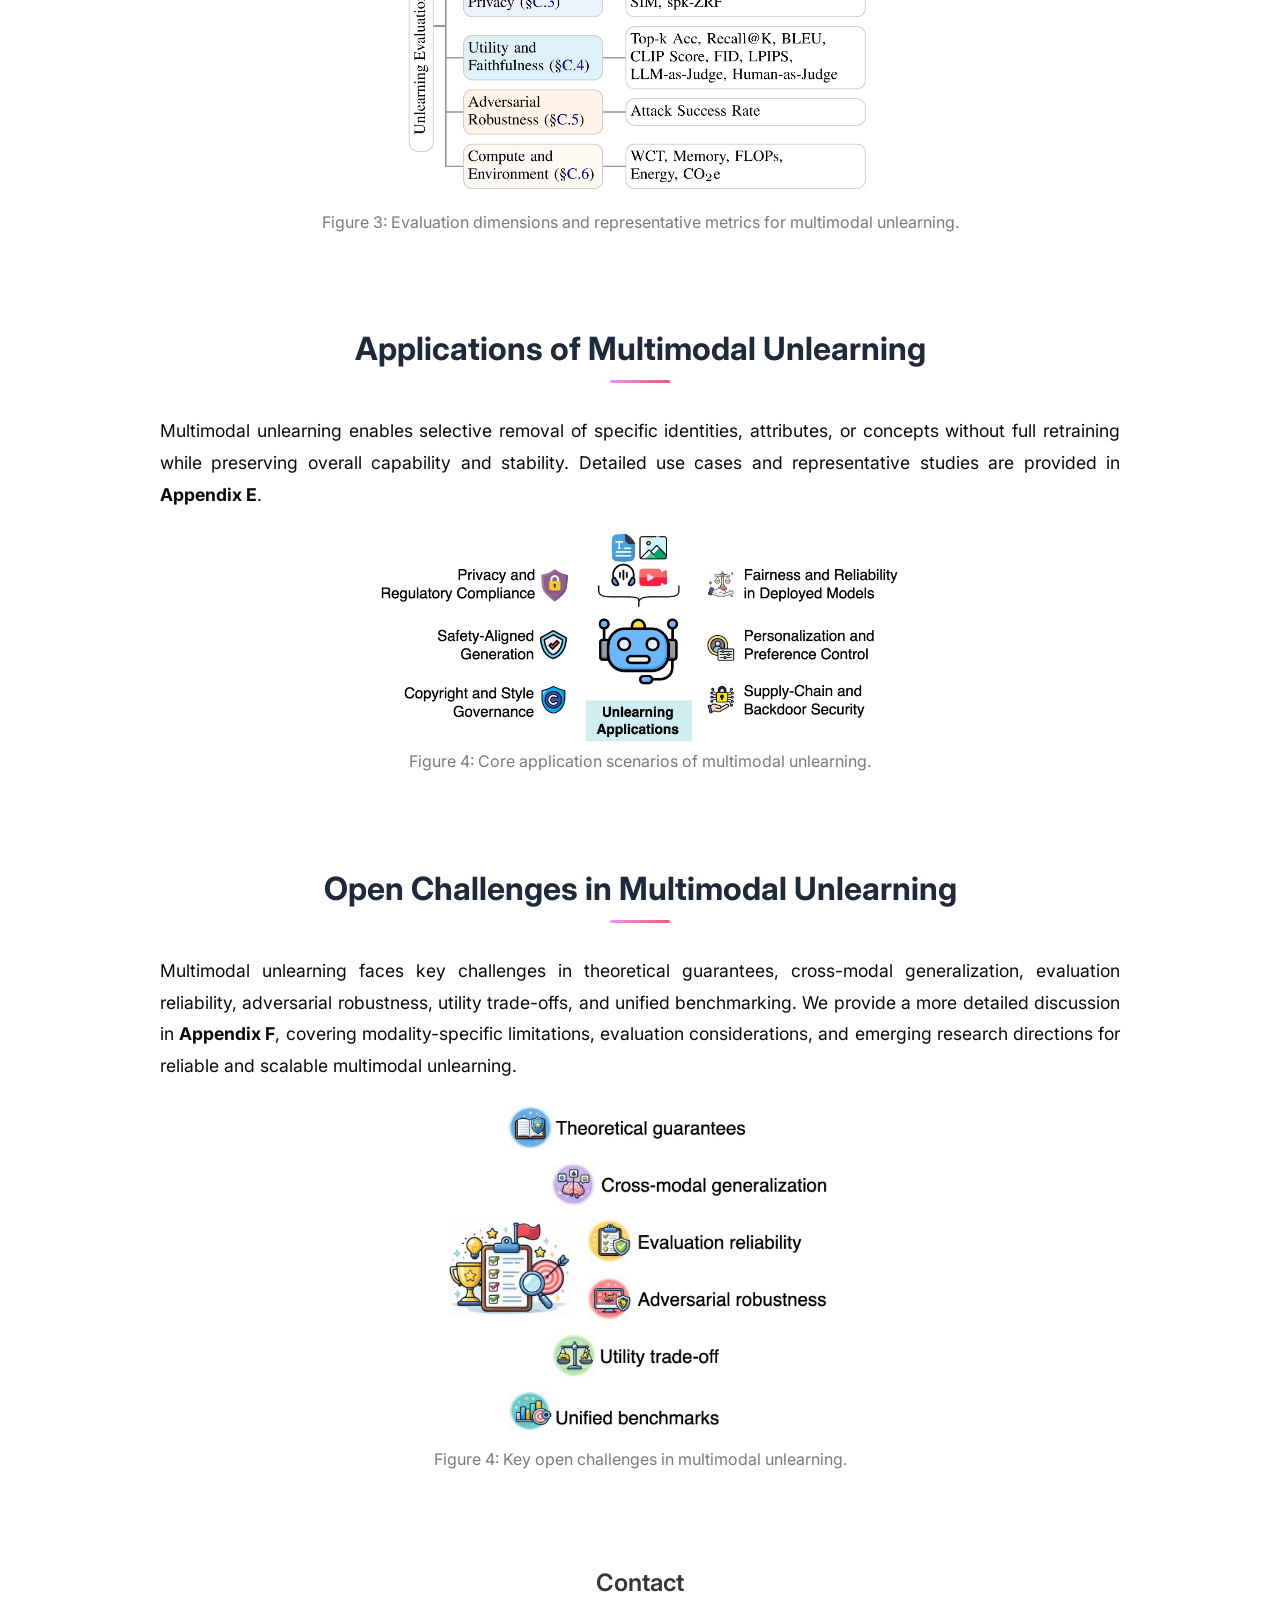
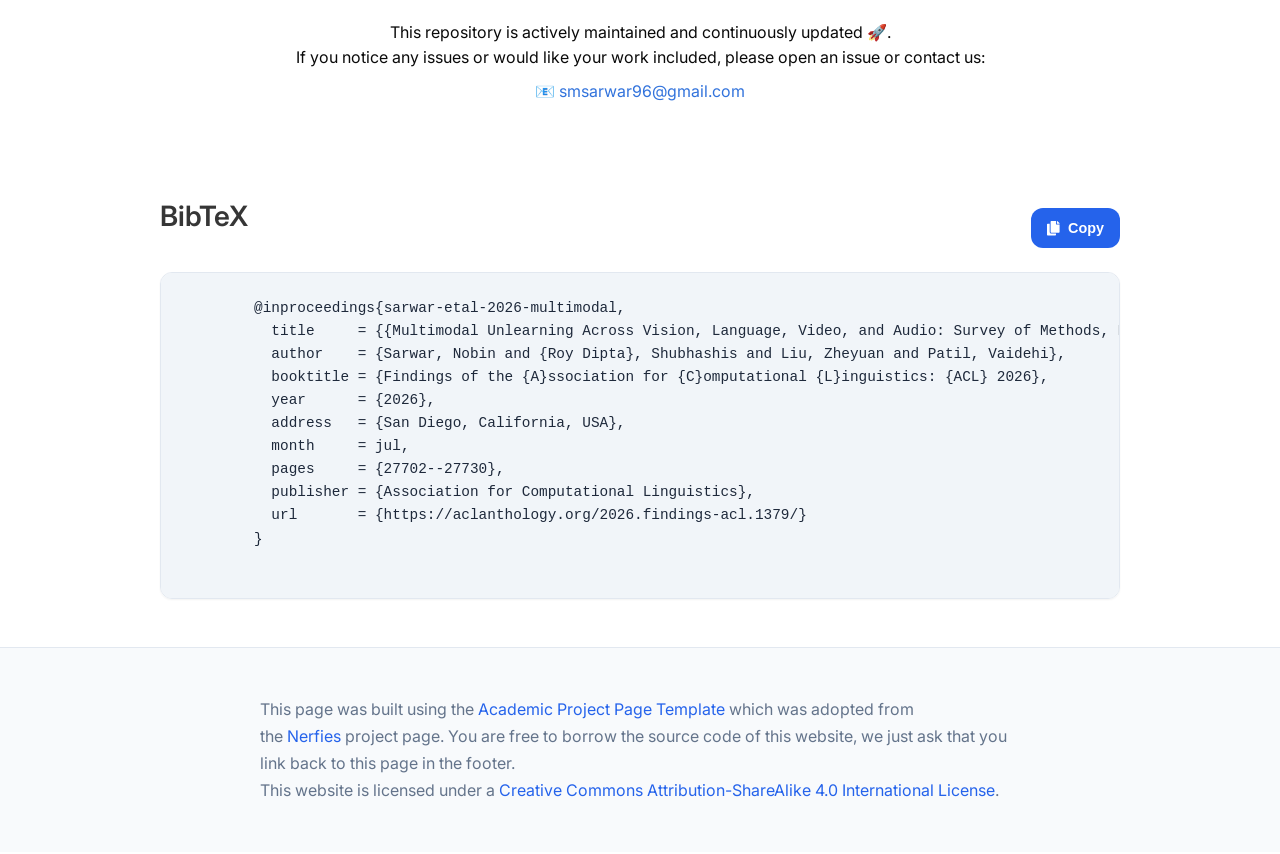
==== commit fcaeaf92: "Revise BibTeX entry for multimodal unlearning paper Updated BibTeX entry for the paper on multimodal" ====
--- a/docs/index.html
+++ b/docs/index.html
@@ -441,13 +441,15 @@
         </button>
       </div>
       <pre id="bibtex-code">
-        <code>@inproceedings{sarwar2026mm-unlearning-survey,
-          title     = {Multimodal Unlearning Across Vision, Language, Video, and Audio: Survey of Methods, Datasets, and Benchmarks},
-          author    = {Sarwar, Nobin and Roy Dipta, Shubhashis and Liu, Zheyuan and Patil, Vaidehi},
-          booktitle = {Findings of the Association for Computational Linguistics: ACL 2026},
+        <code>@inproceedings{sarwar-etal-2026-multimodal,
+          title     = {{Multimodal Unlearning Across Vision, Language, Video, and Audio: Survey of Methods, Datasets, and Benchmarks}},
+          author    = {Sarwar, Nobin and {Roy Dipta}, Shubhashis and Liu, Zheyuan and Patil, Vaidehi},
+          booktitle = {Findings of the {A}ssociation for {C}omputational {L}inguistics: {ACL} 2026},
           year      = {2026},
+          address   = {San Diego, California, USA},
           month     = jul,
           pages     = {27702--27730},
+          publisher = {Association for Computational Linguistics},
           url       = {https://aclanthology.org/2026.findings-acl.1379/}
         }</code>
       </pre>
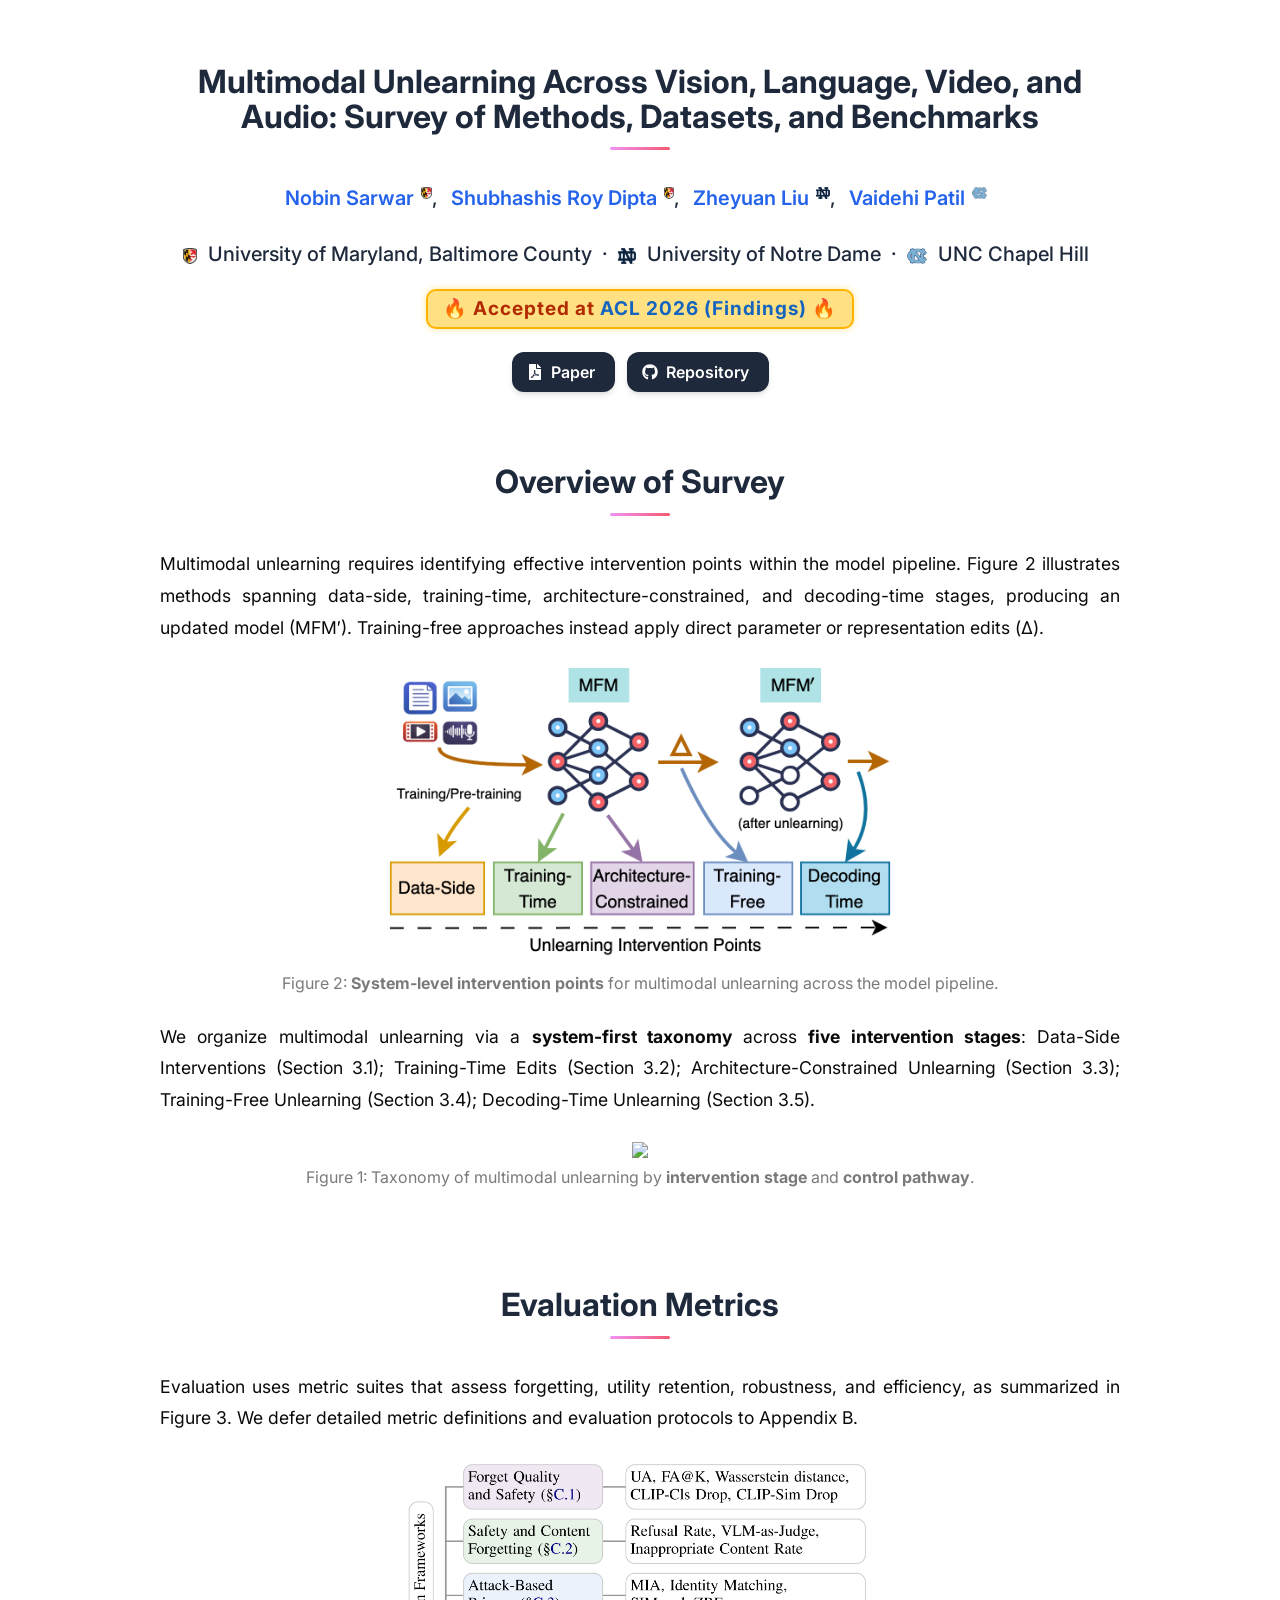
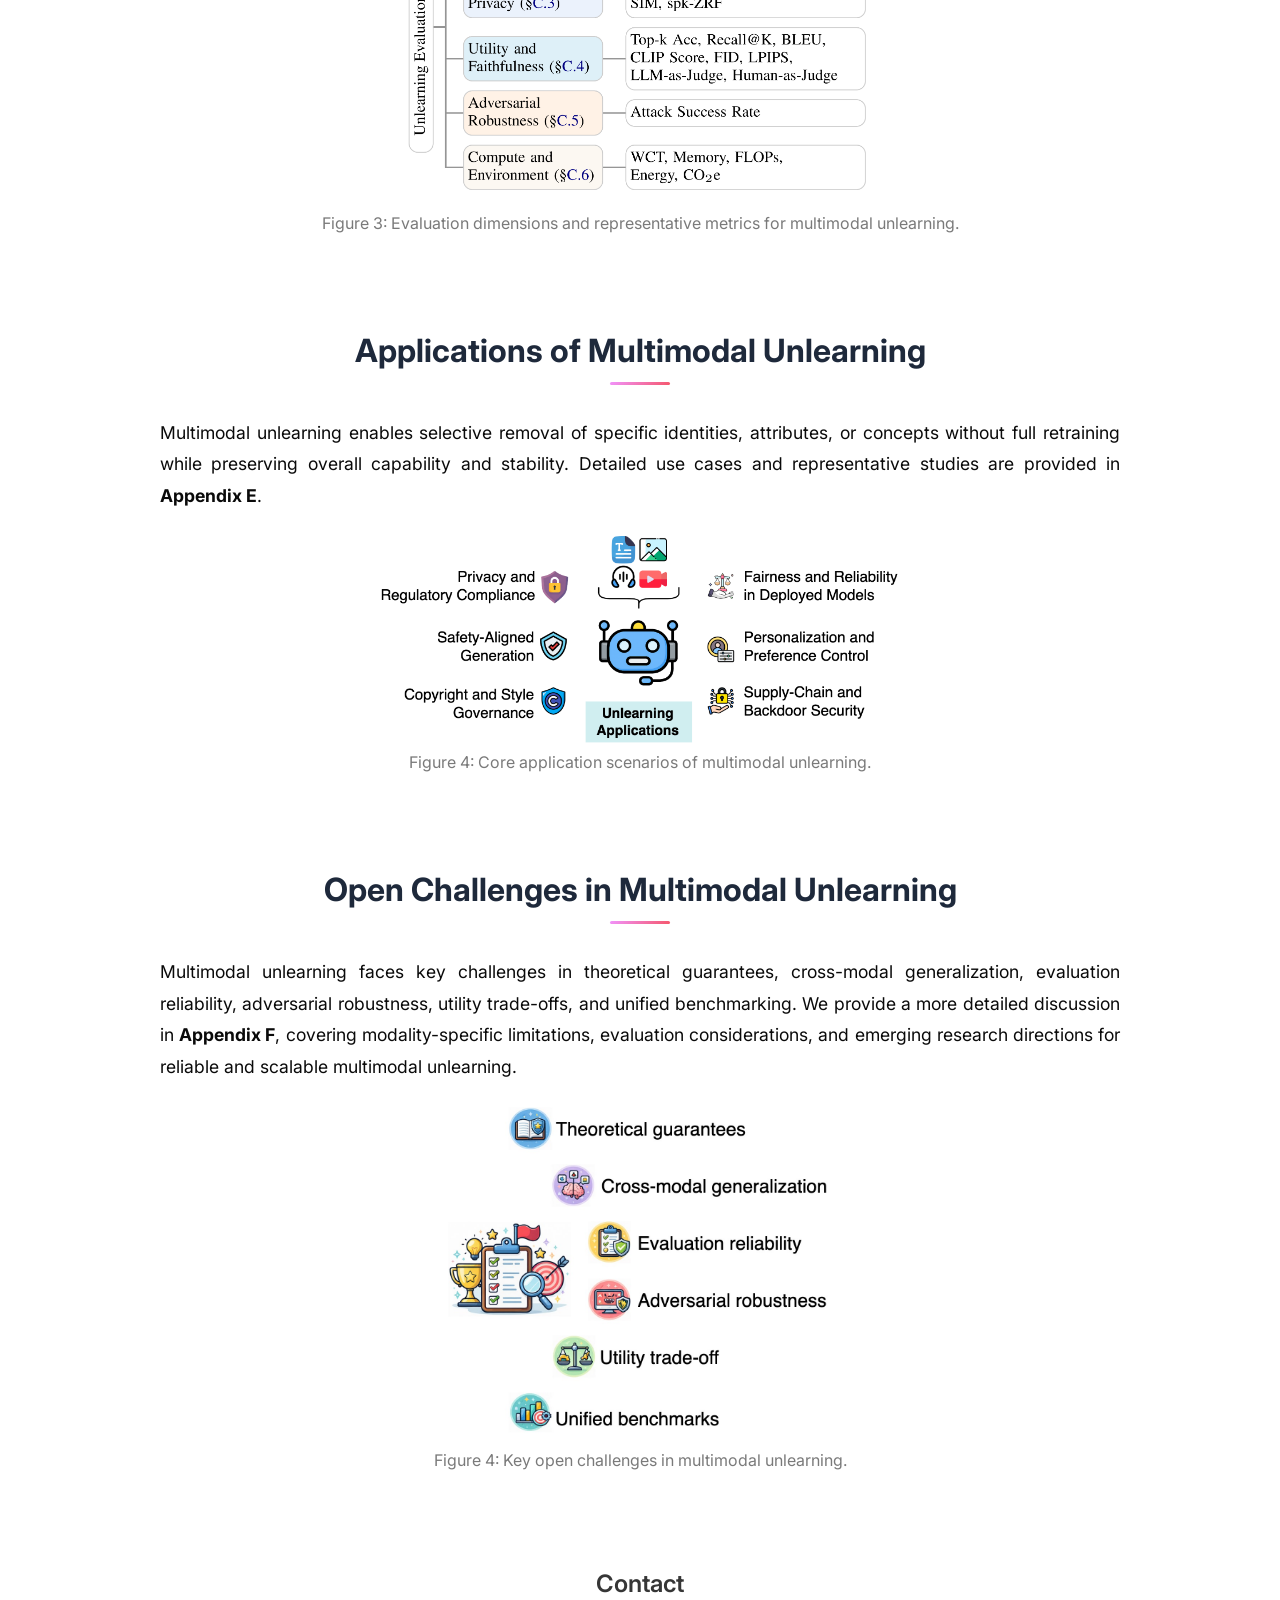
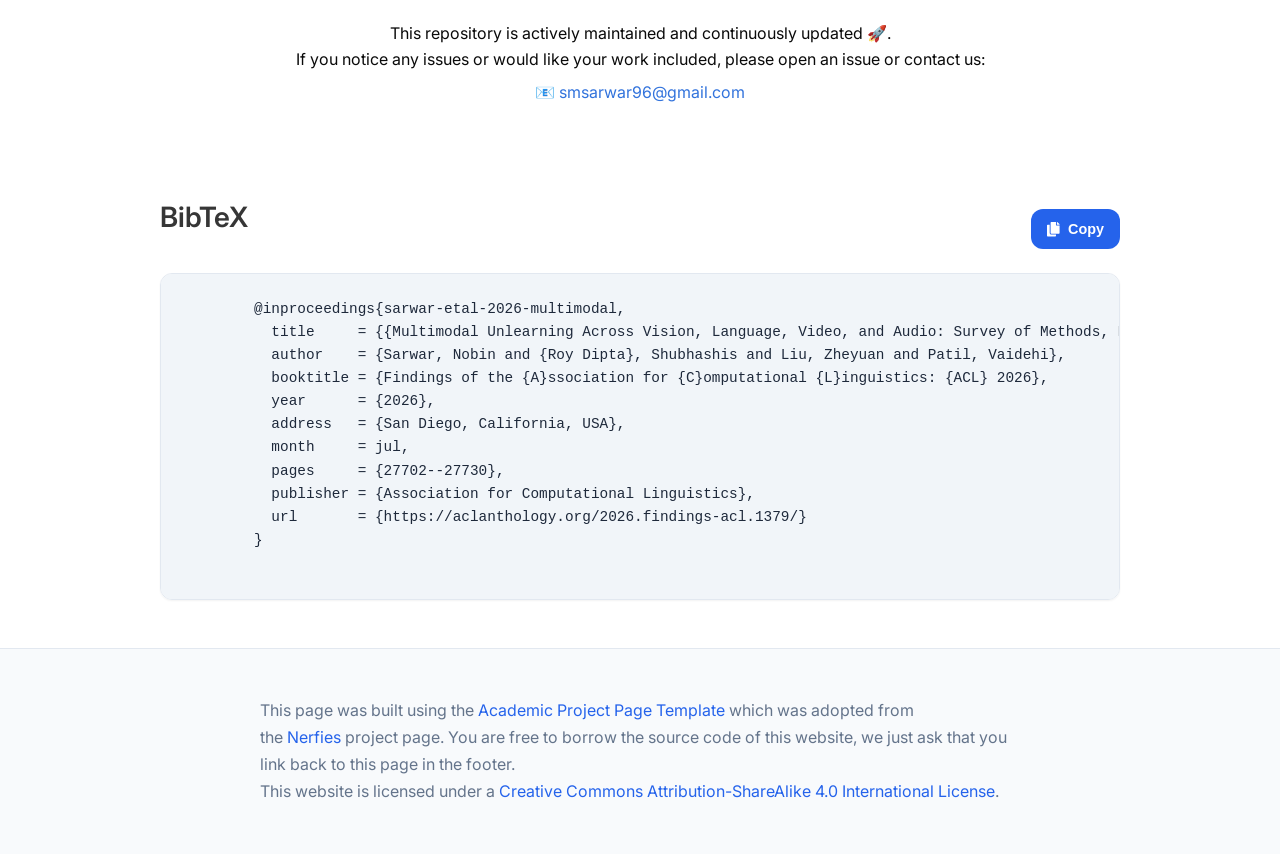
==== commit b8bcd5af: "Remove PDF link from publication links Removed link to 'Multimodal Unlearning Survey' PDF from the p" ====
--- a/docs/index.html
+++ b/docs/index.html
@@ -266,16 +266,6 @@
           <div class="column has-text-centered" style="margin-top: -40px;">
             <div class="publication-links">              
               <span class="link-block">
-                <a href="static/pdfs/MultimodalUnlearningSurvey.pdf" target="_blank"
-                   class="external-link button is-normal is-rounded is-dark">
-                  <span class="icon">
-                    <i class="fas fa-file-alt"></i>
-                  </span>
-                  <span>Paper</span>
-                </a>
-              </span>
-
-              <span class="link-block">
                   <a href="https://aclanthology.org/2026.findings-acl.1379.pdf" target="_blank"
                      class="external-link button is-normal is-rounded is-dark">
                       <span class="icon">
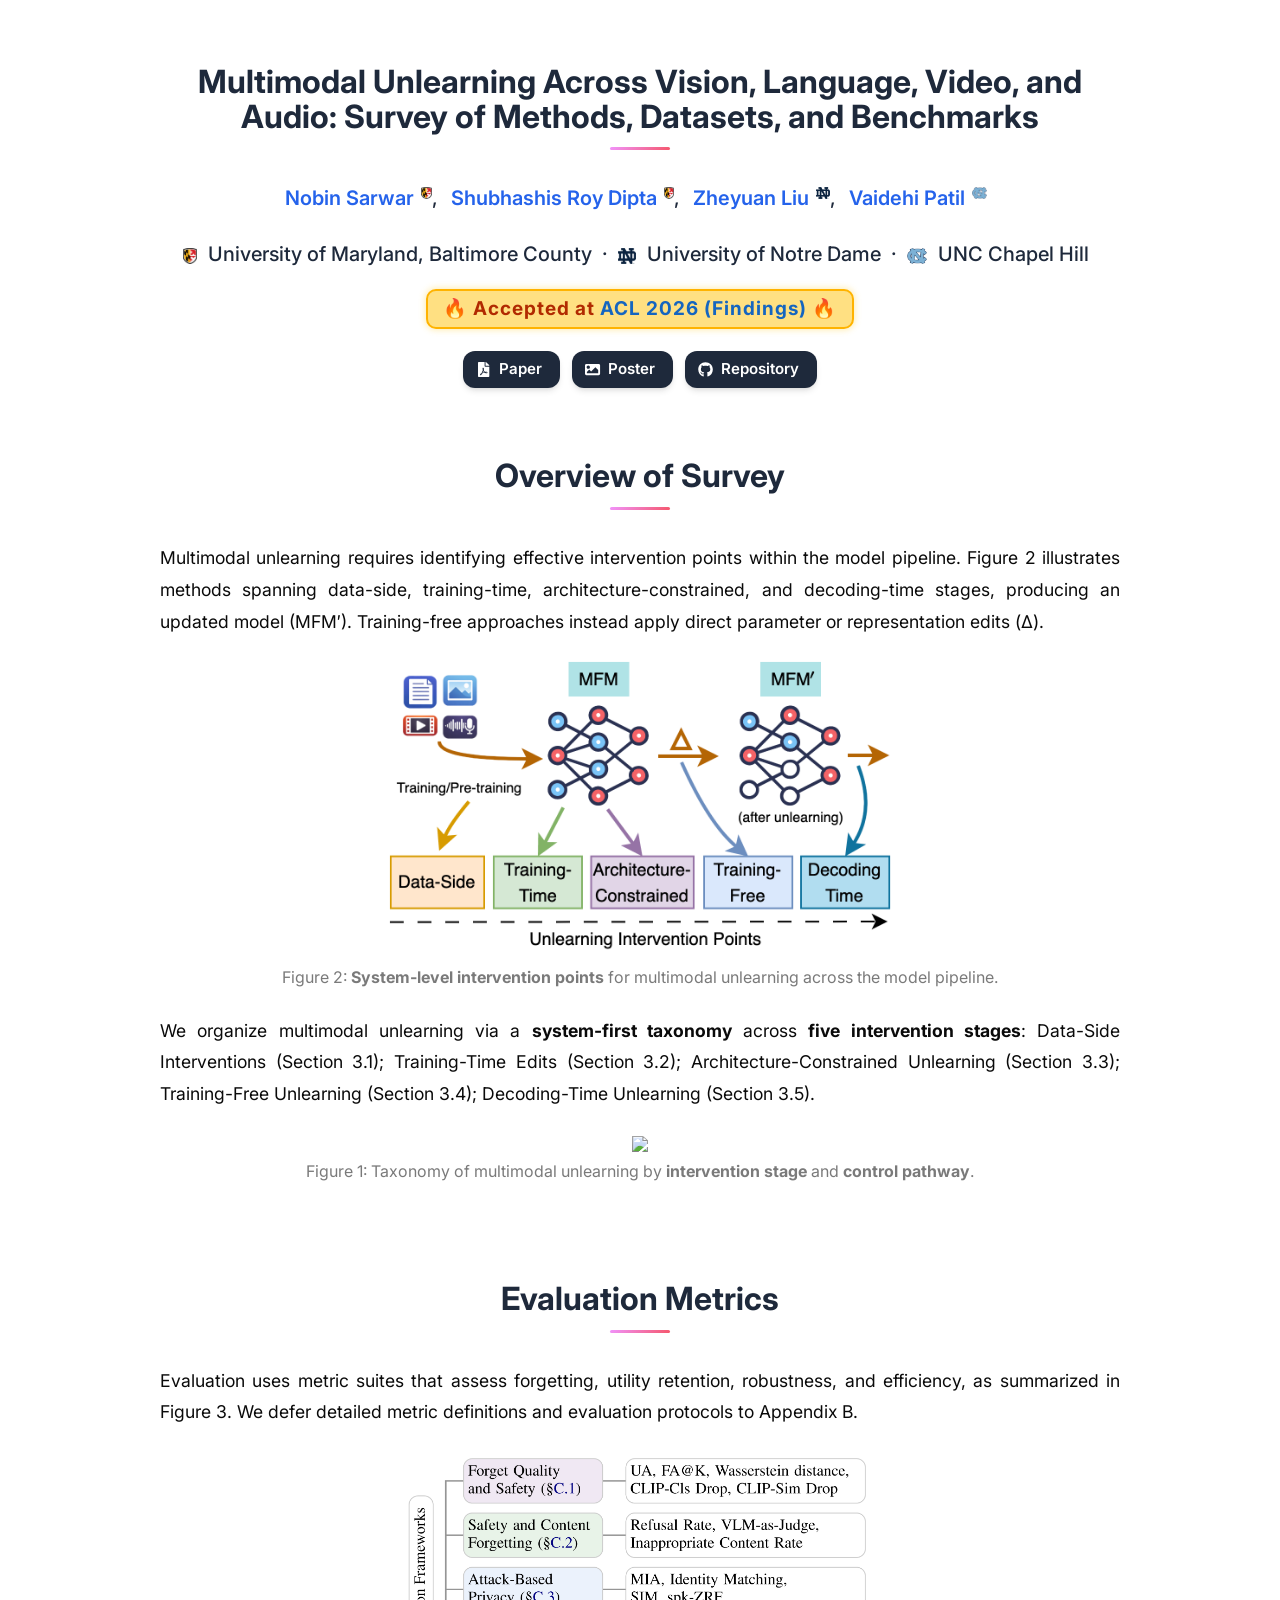
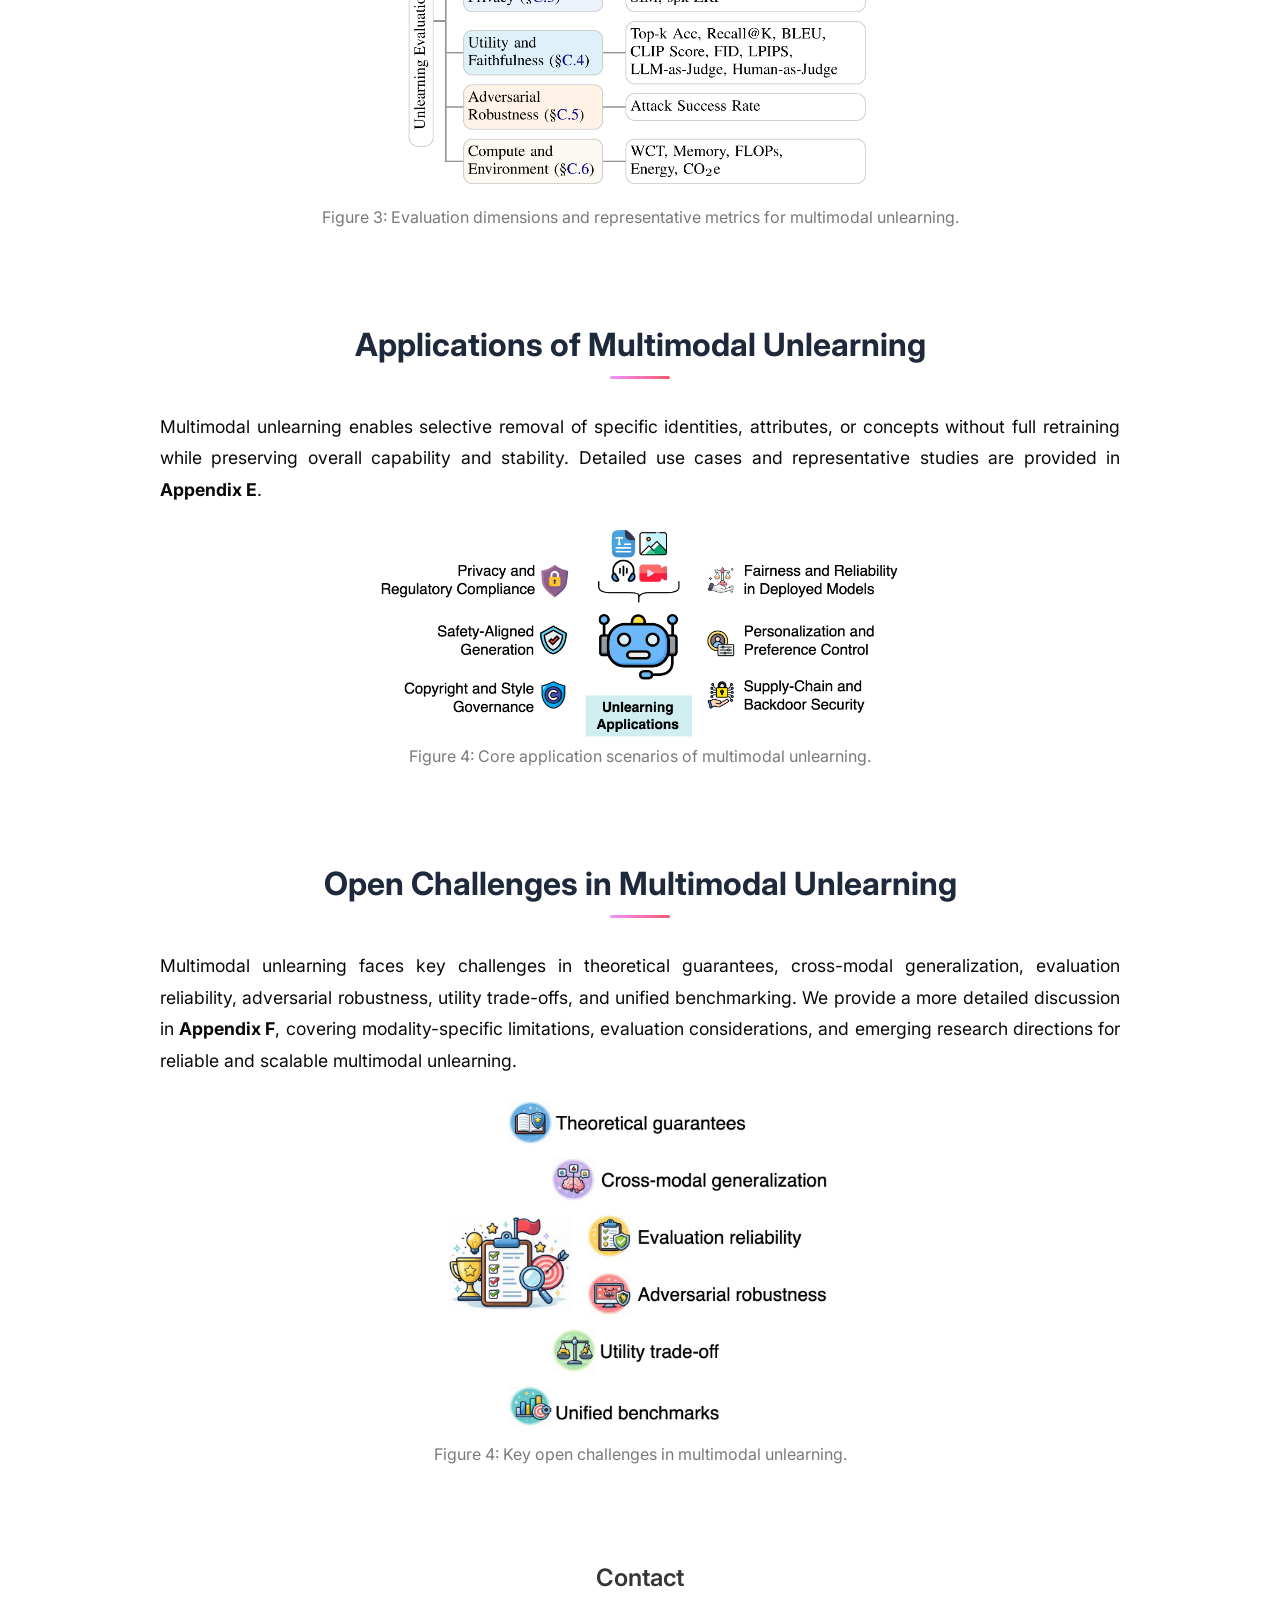
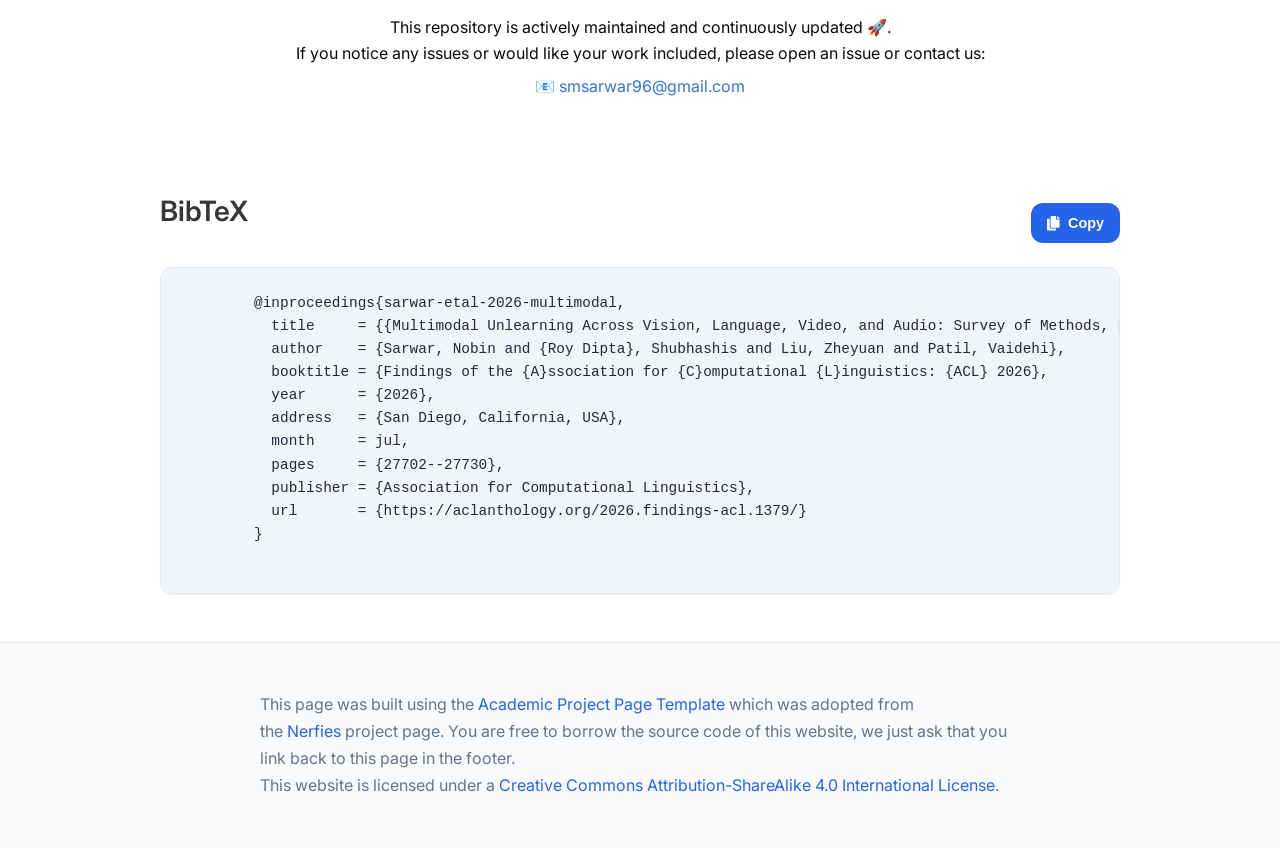
==== commit 1f1db7f9: "Add external link to survey poster in index.html Added a link to the Multimodal Unlearning Survey po" ====
--- a/docs/index.html
+++ b/docs/index.html
@@ -276,6 +276,16 @@
               </span>
 
               <span class="link-block">
+                  <a href="docs/static/images/Multimodal%20Unlearning%20Survey%20poster%20-%20ACL%202026.png" target="_blank"
+                     class="external-link button is-normal is-rounded is-dark">
+                      <span class="icon">
+                          <i class="fas fa-image"></i>
+                      </span>
+                      <span>Poster</span>
+                  </a>
+              </span>
+
+              <span class="link-block">
                 <a href="https://github.com/smsnobin77/Awesome-Multimodal-Unlearning/" target="_blank"
                    class="external-link button is-normal is-rounded is-dark">
                   <span class="icon">
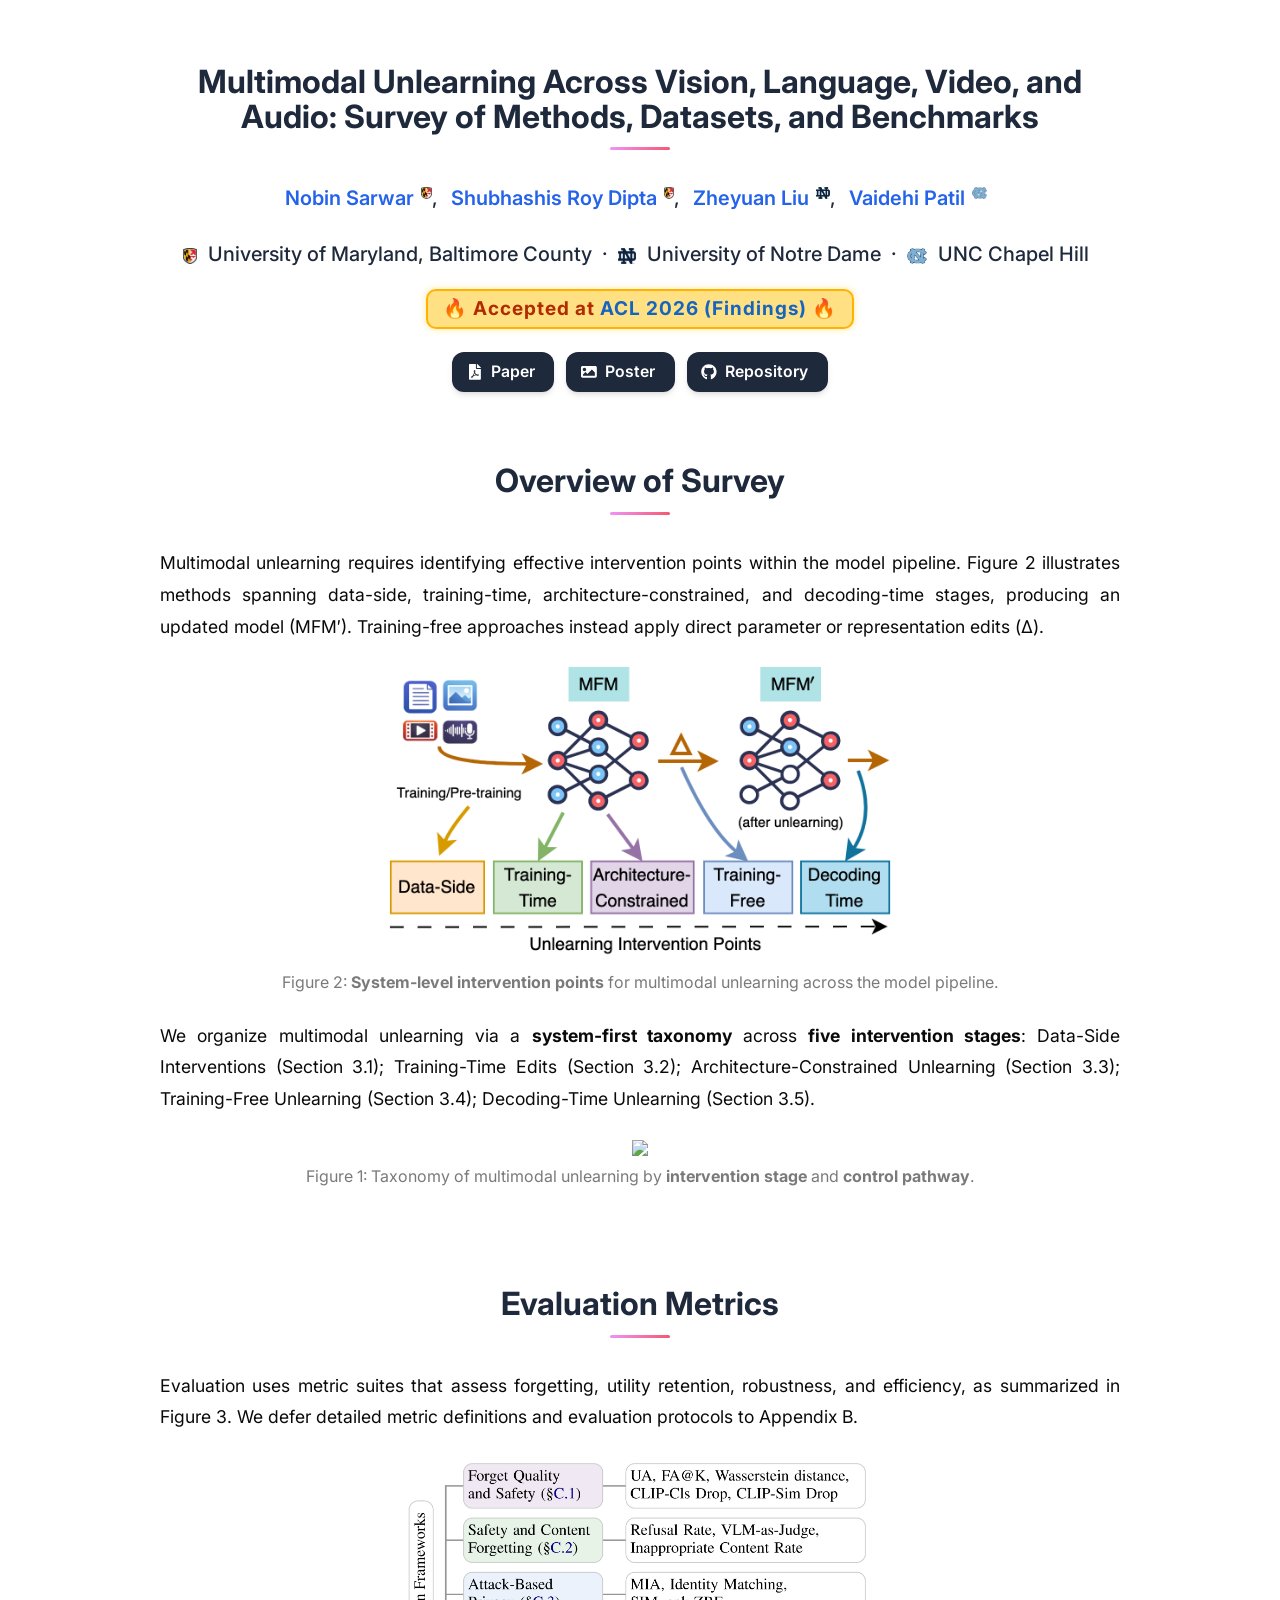
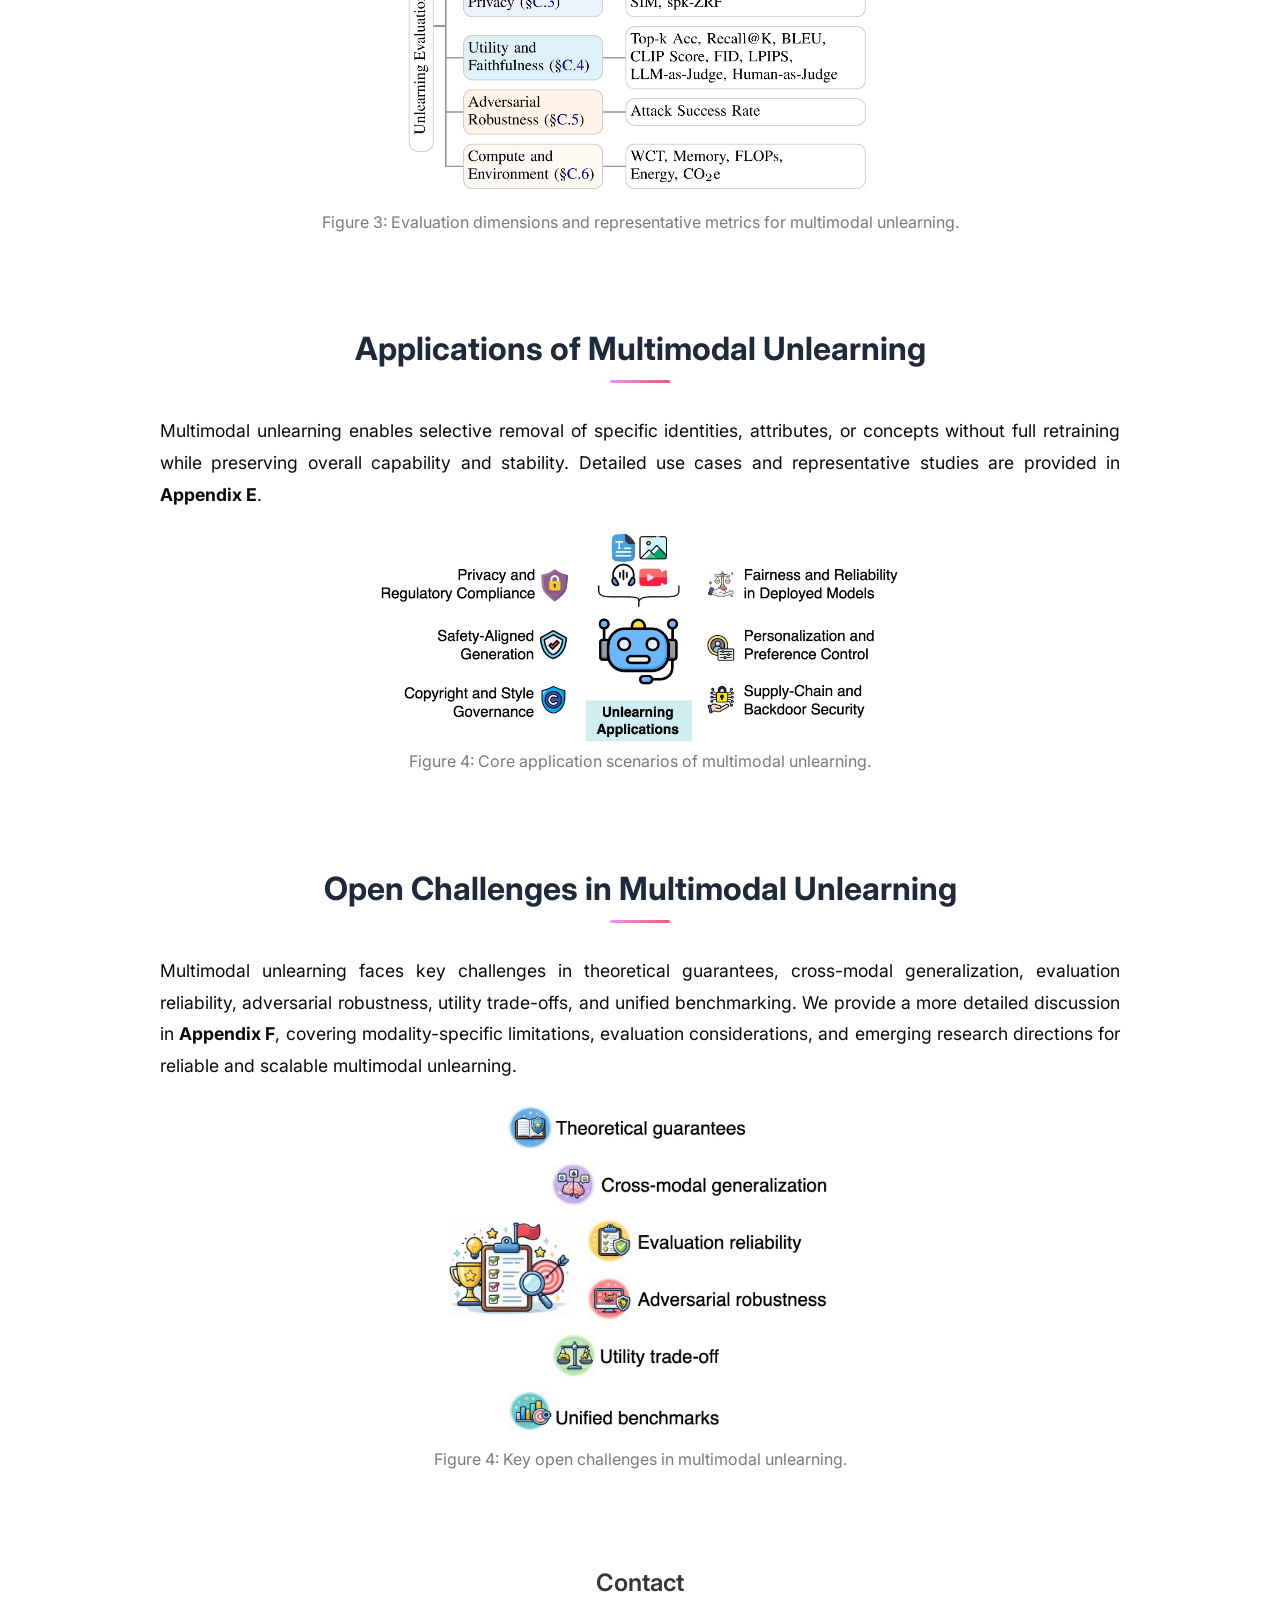
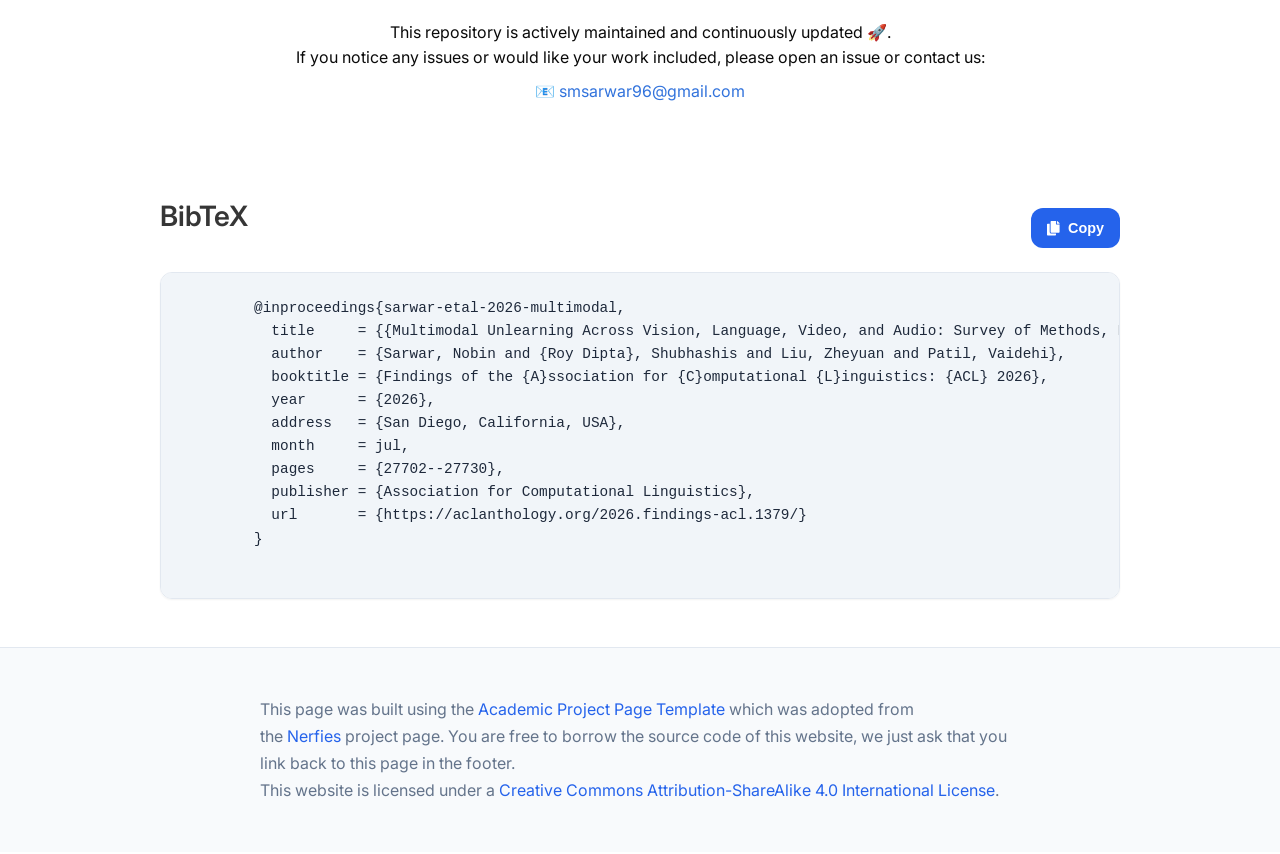
==== commit b239282a: "Fix link to Multimodal Unlearning Survey poster Updated the link to the Multimodal Unlearning Survey" ====
--- a/docs/index.html
+++ b/docs/index.html
@@ -276,7 +276,7 @@
               </span>
 
               <span class="link-block">
-                  <a href="docs/static/images/Multimodal%20Unlearning%20Survey%20poster%20-%20ACL%202026.png" target="_blank"
+                  <a href="docs/static/images/MultimodalUnlearningSurveyposterACL2026.png" target="_blank"
                      class="external-link button is-normal is-rounded is-dark">
                       <span class="icon">
                           <i class="fas fa-image"></i>
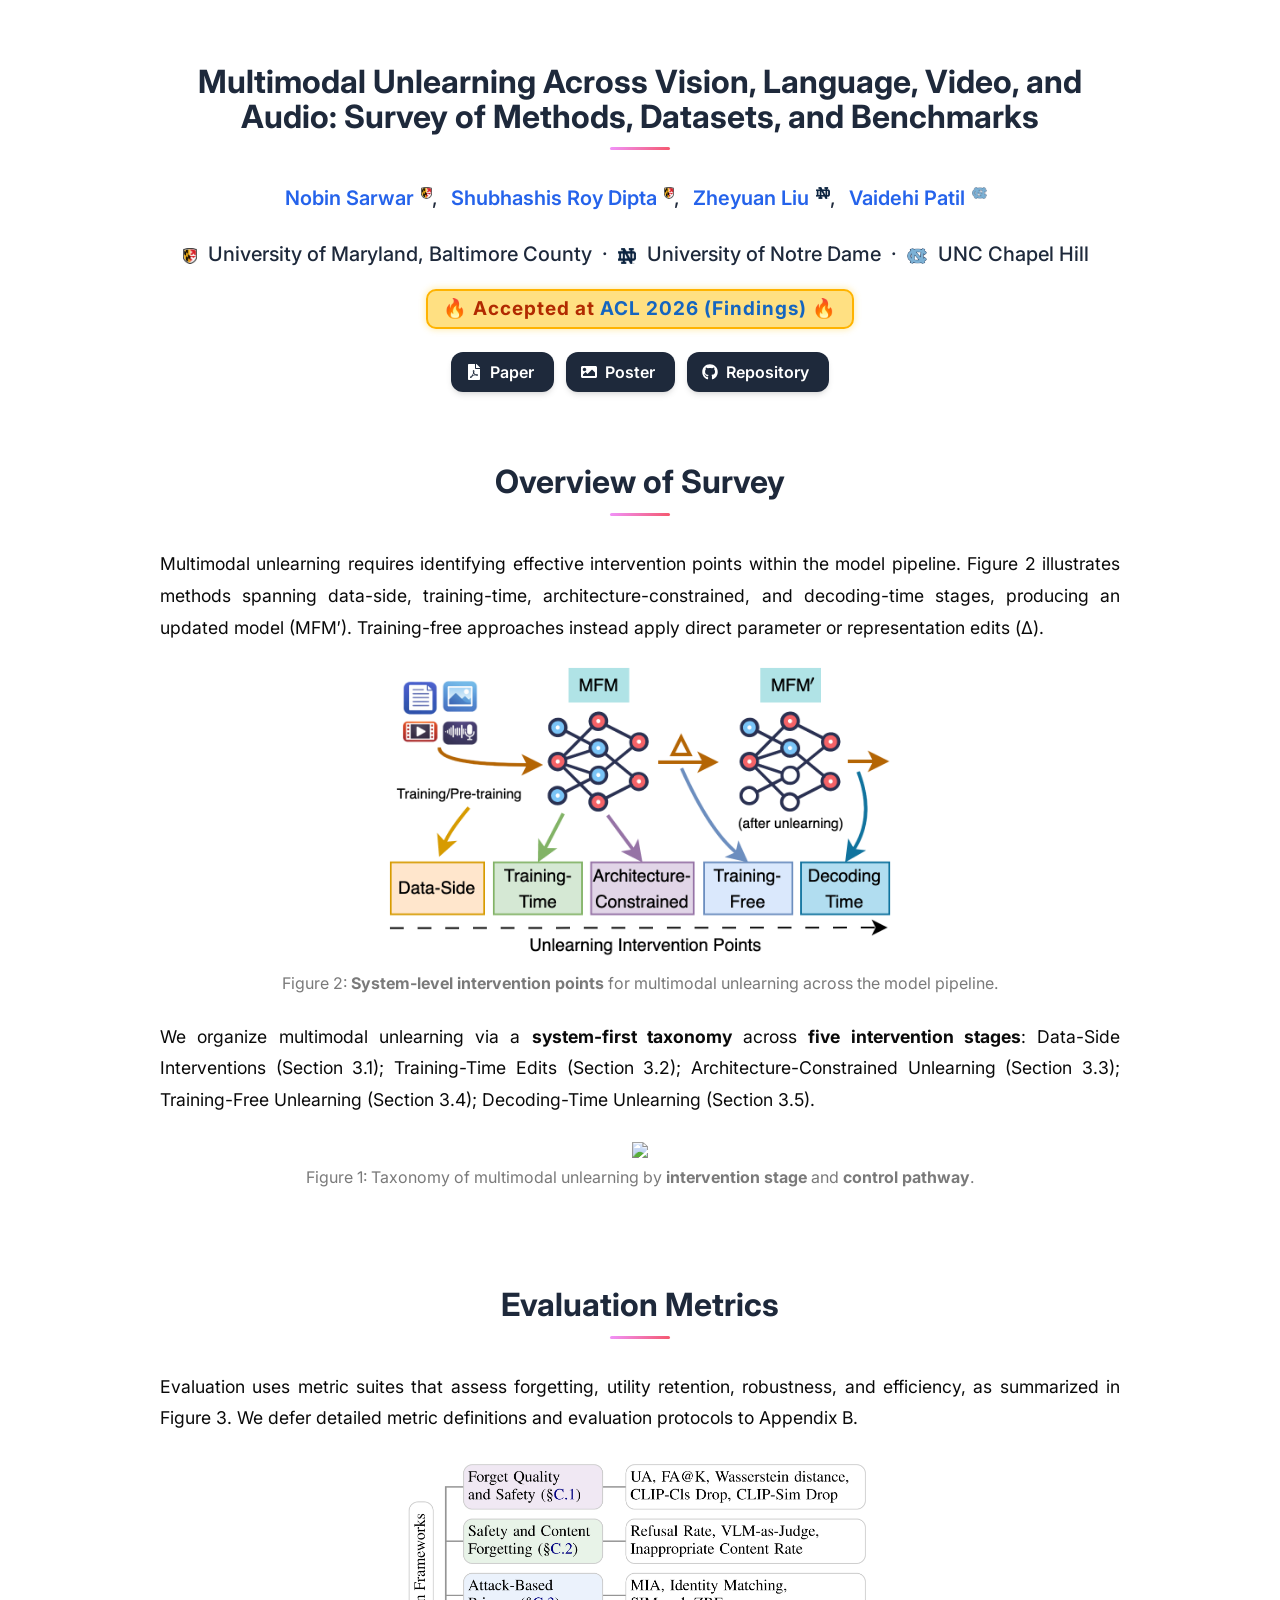
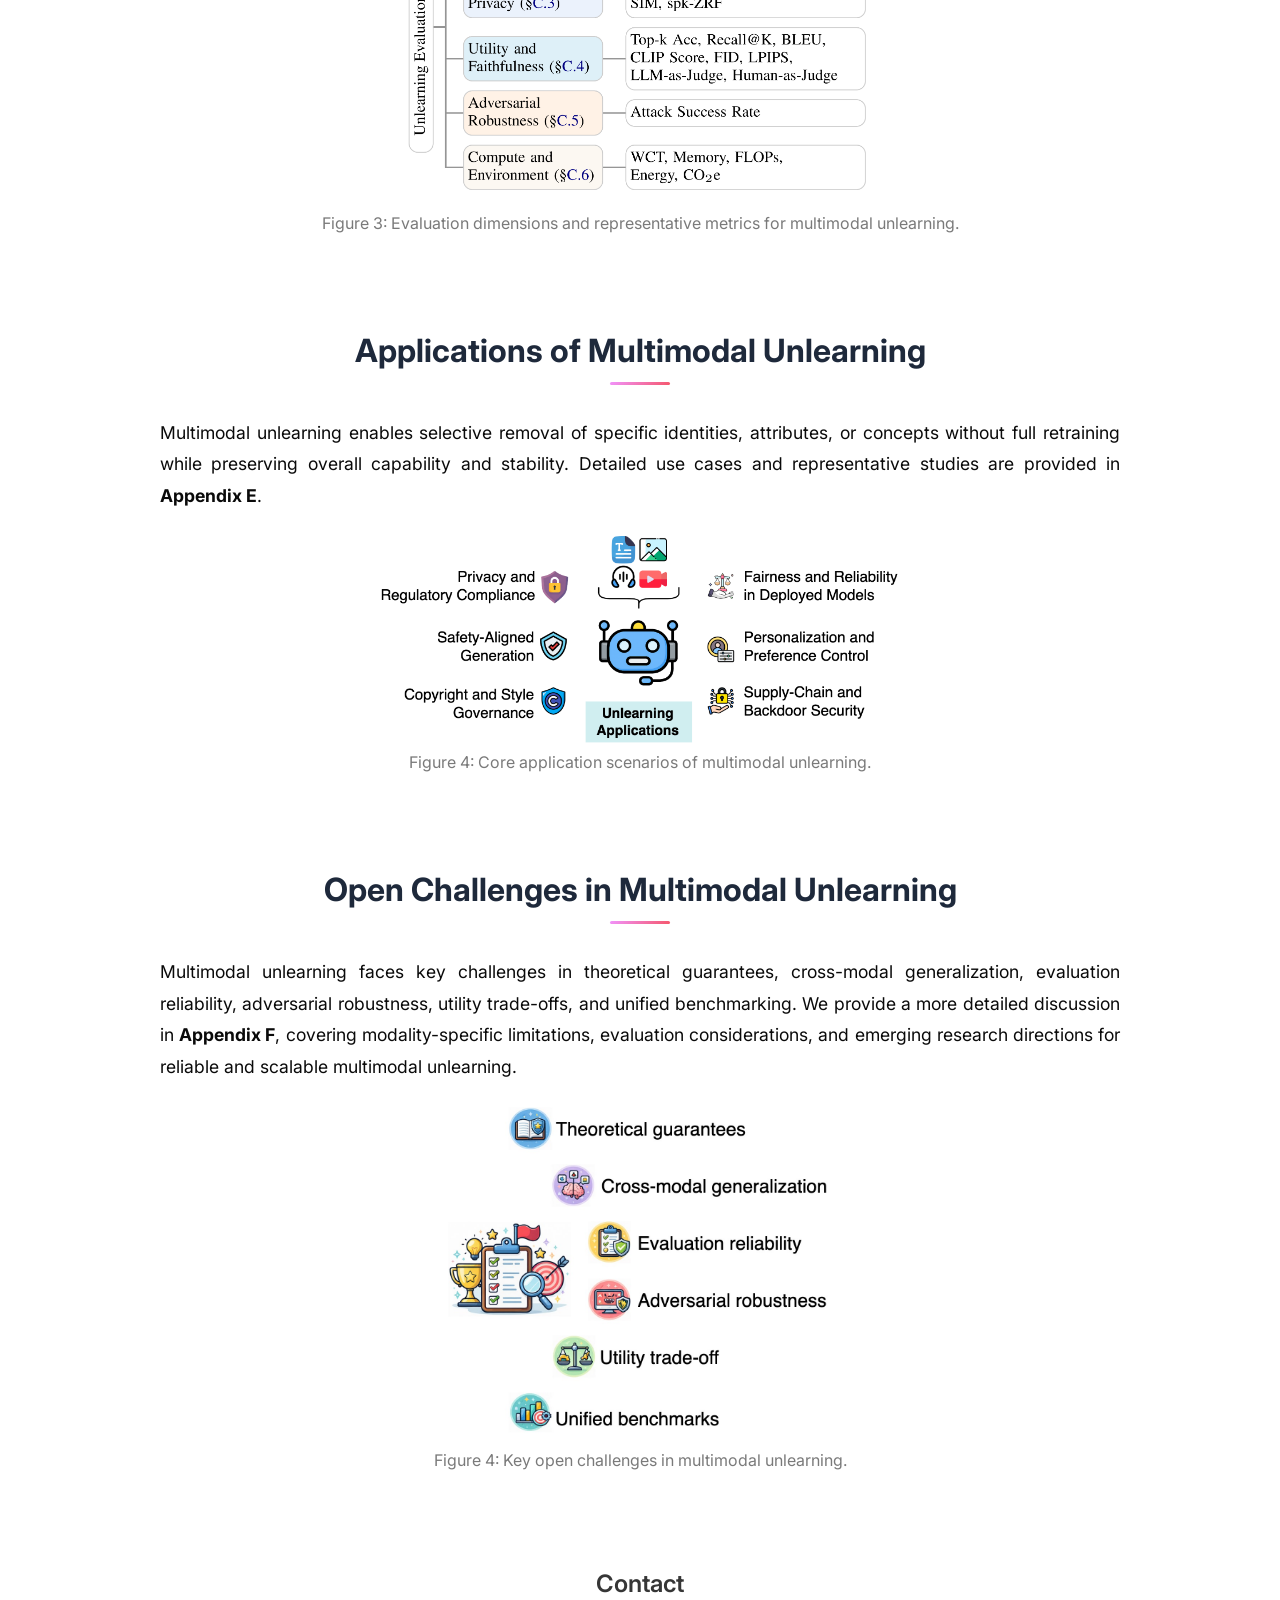
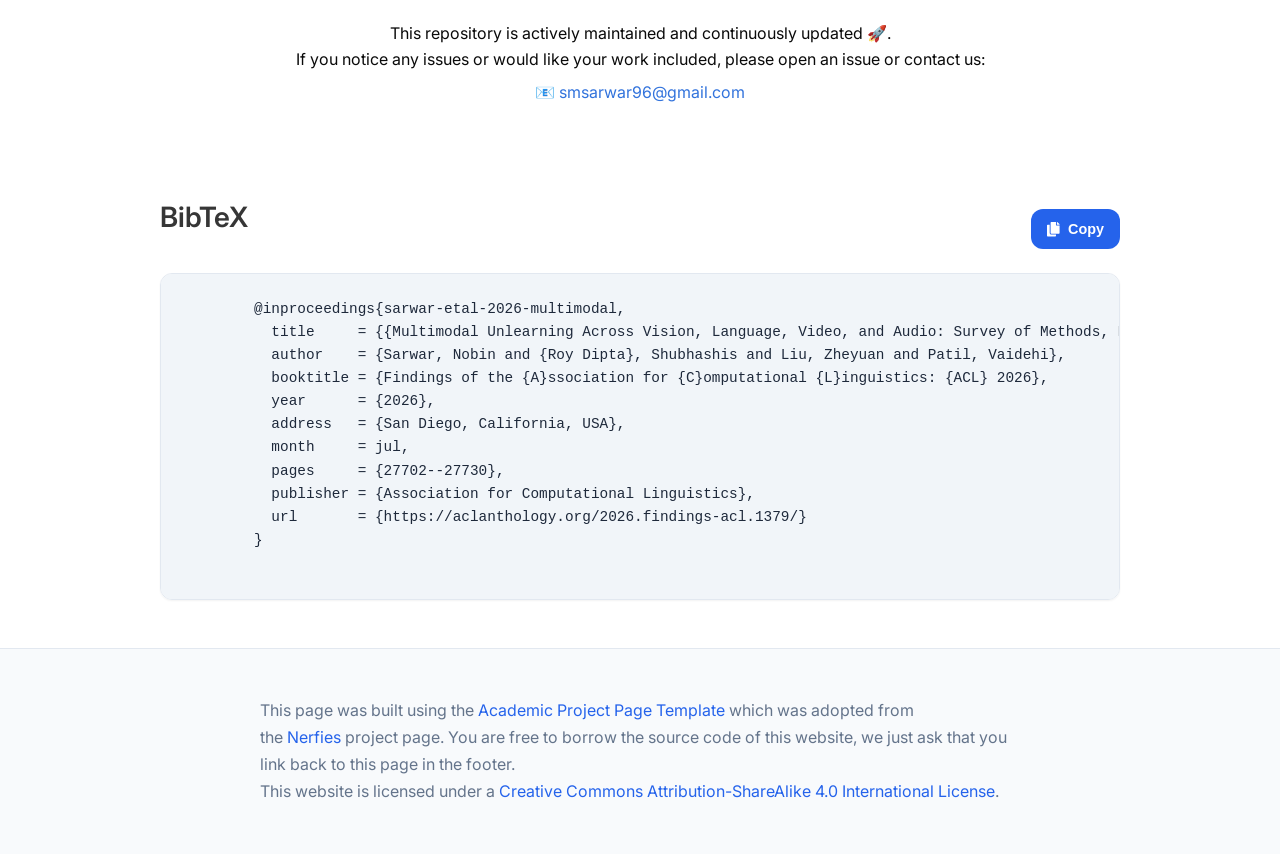
==== commit 9420b1f5: "Fix link to Multimodal Unlearning Survey poster" ====
--- a/docs/index.html
+++ b/docs/index.html
@@ -276,7 +276,7 @@
               </span>
 
               <span class="link-block">
-                  <a href="docs/static/images/MultimodalUnlearningSurveyposterACL2026.png" target="_blank"
+                  <a href="static/images/MultimodalUnlearningSurveyposterACL2026.png" target="_blank"
                      class="external-link button is-normal is-rounded is-dark">
                       <span class="icon">
                           <i class="fas fa-image"></i>
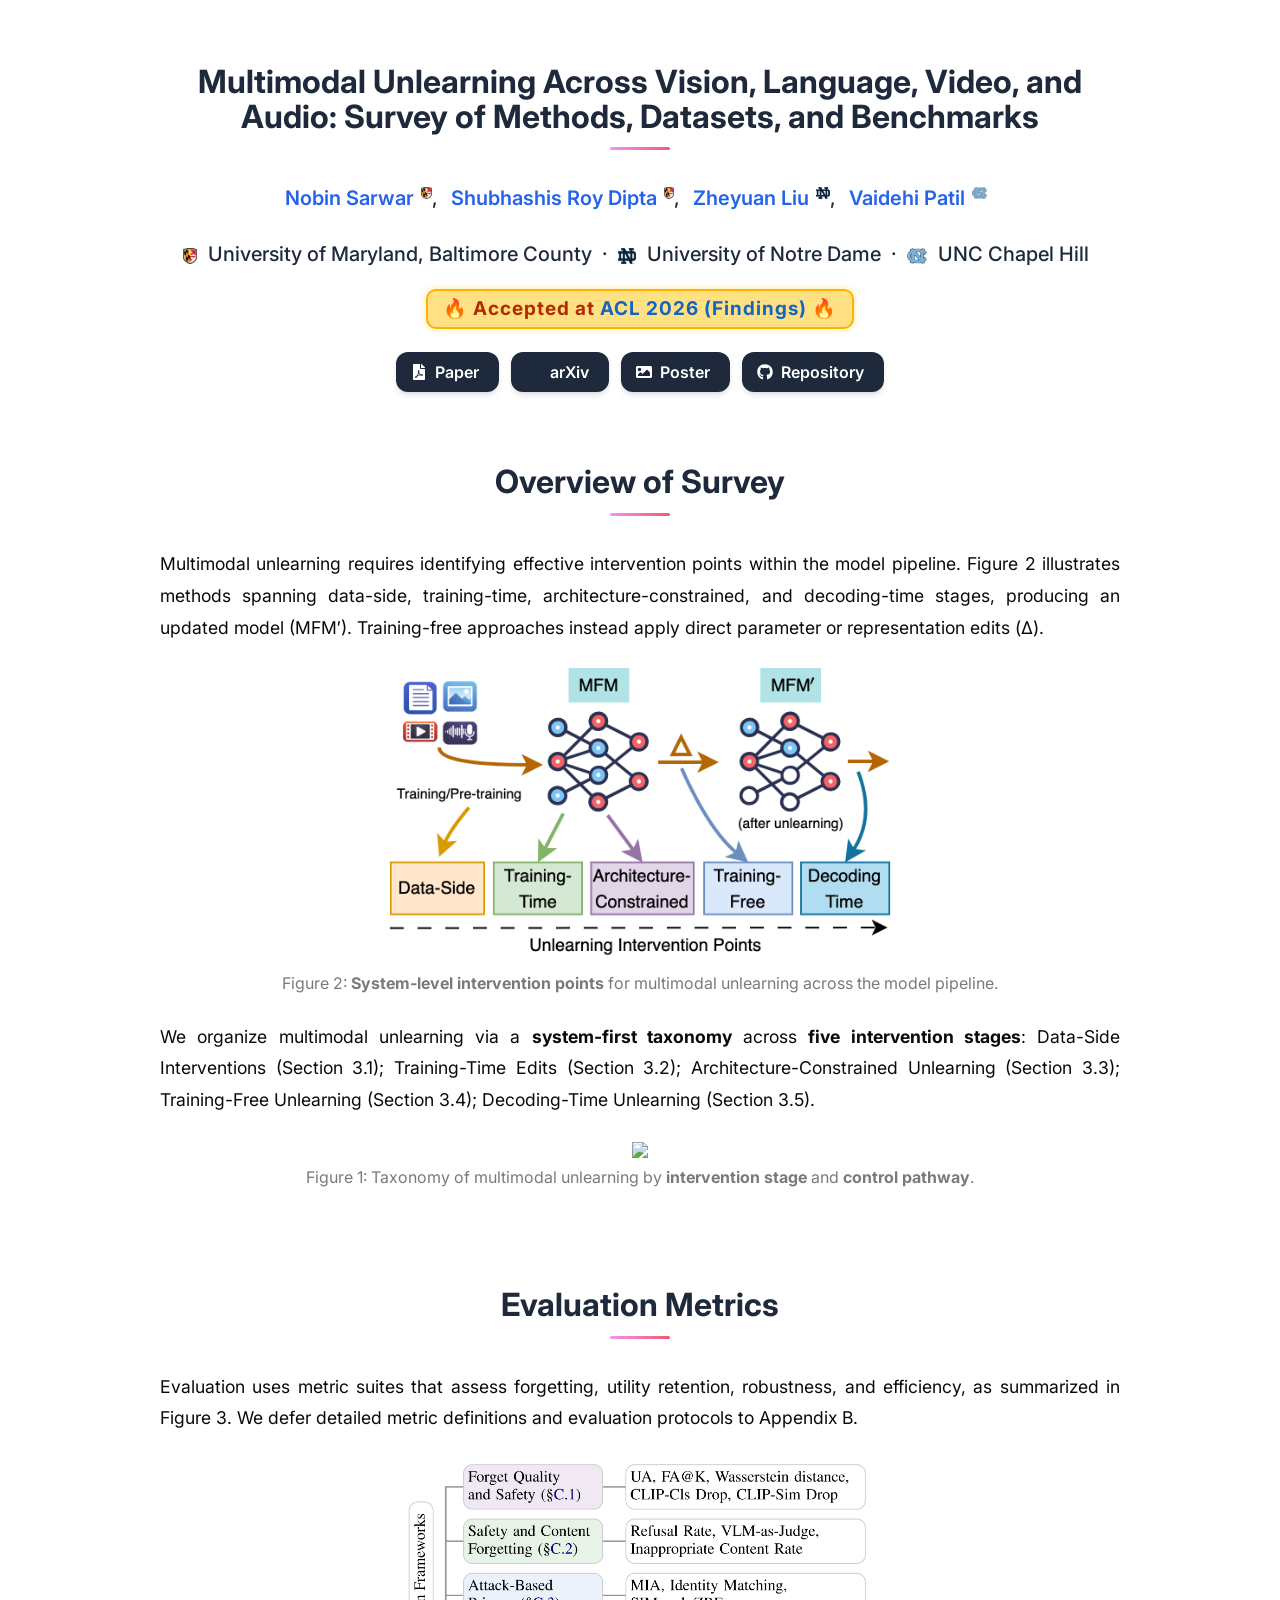
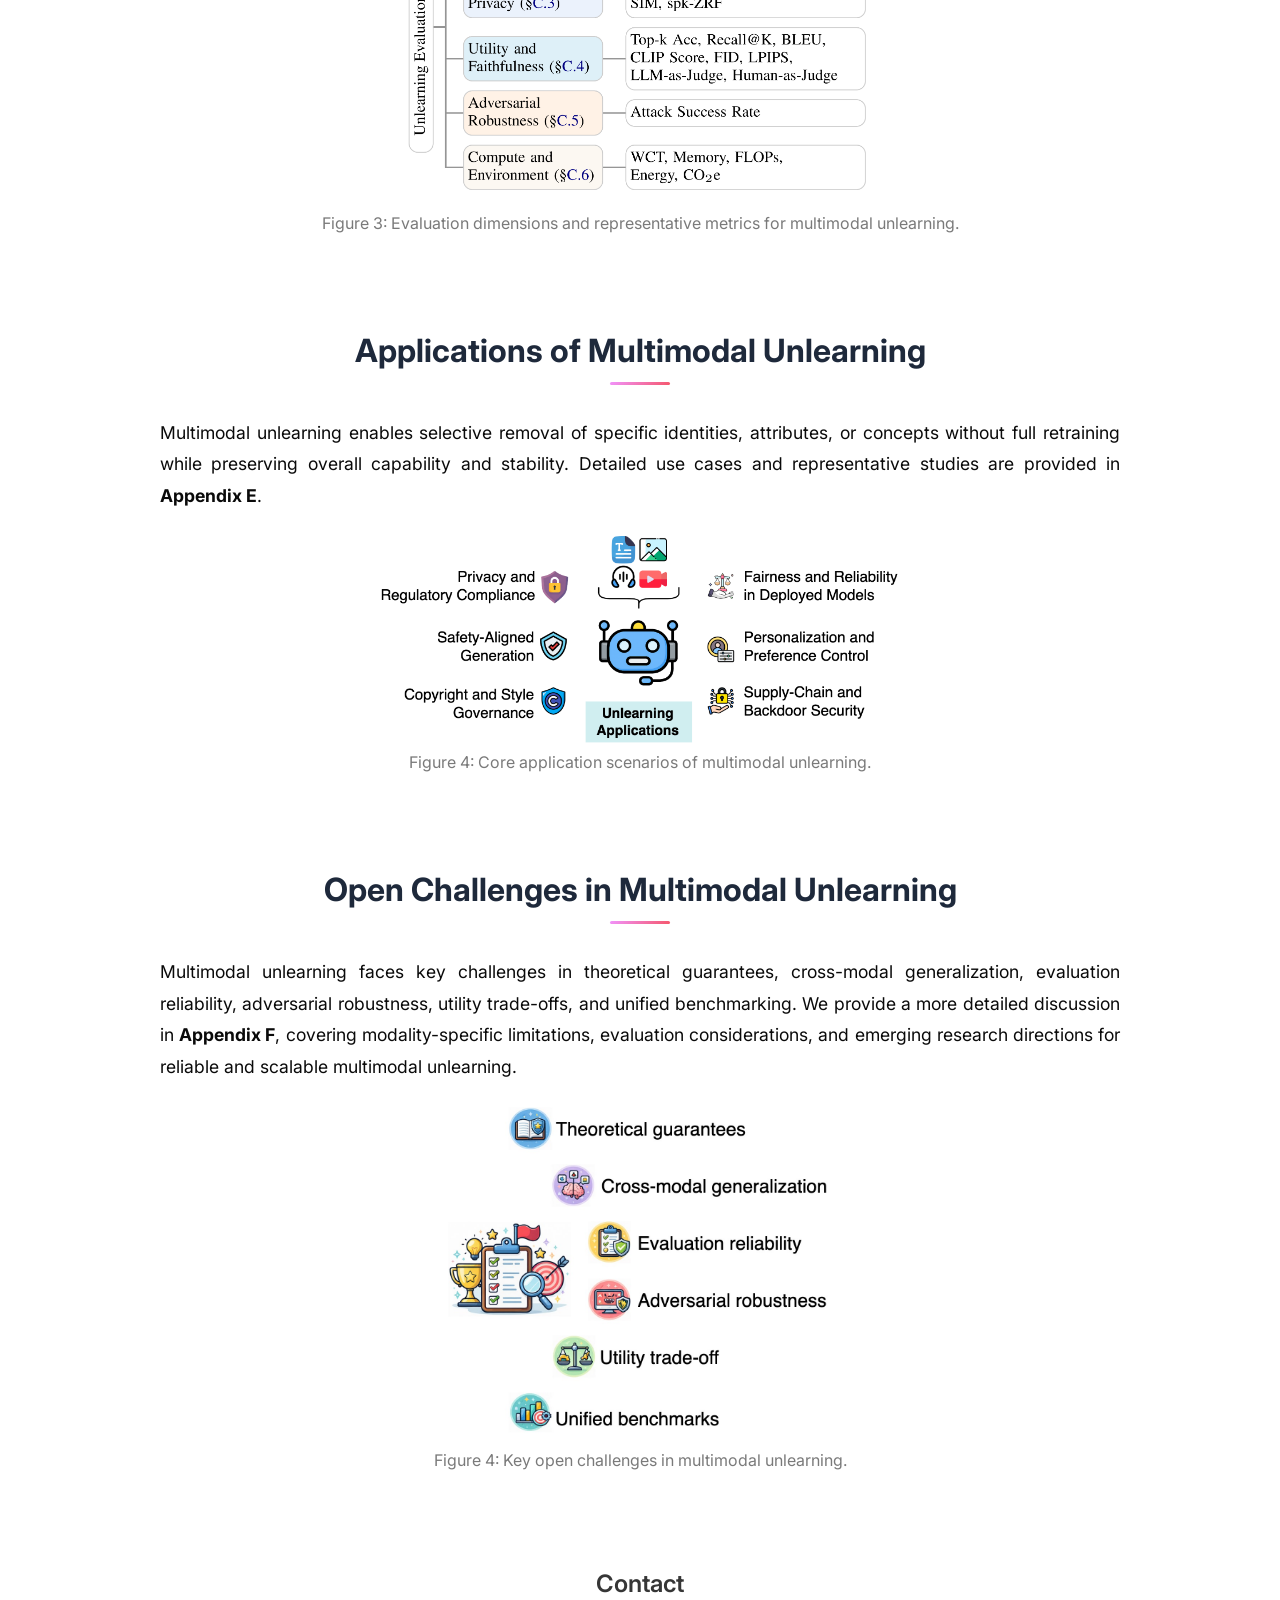
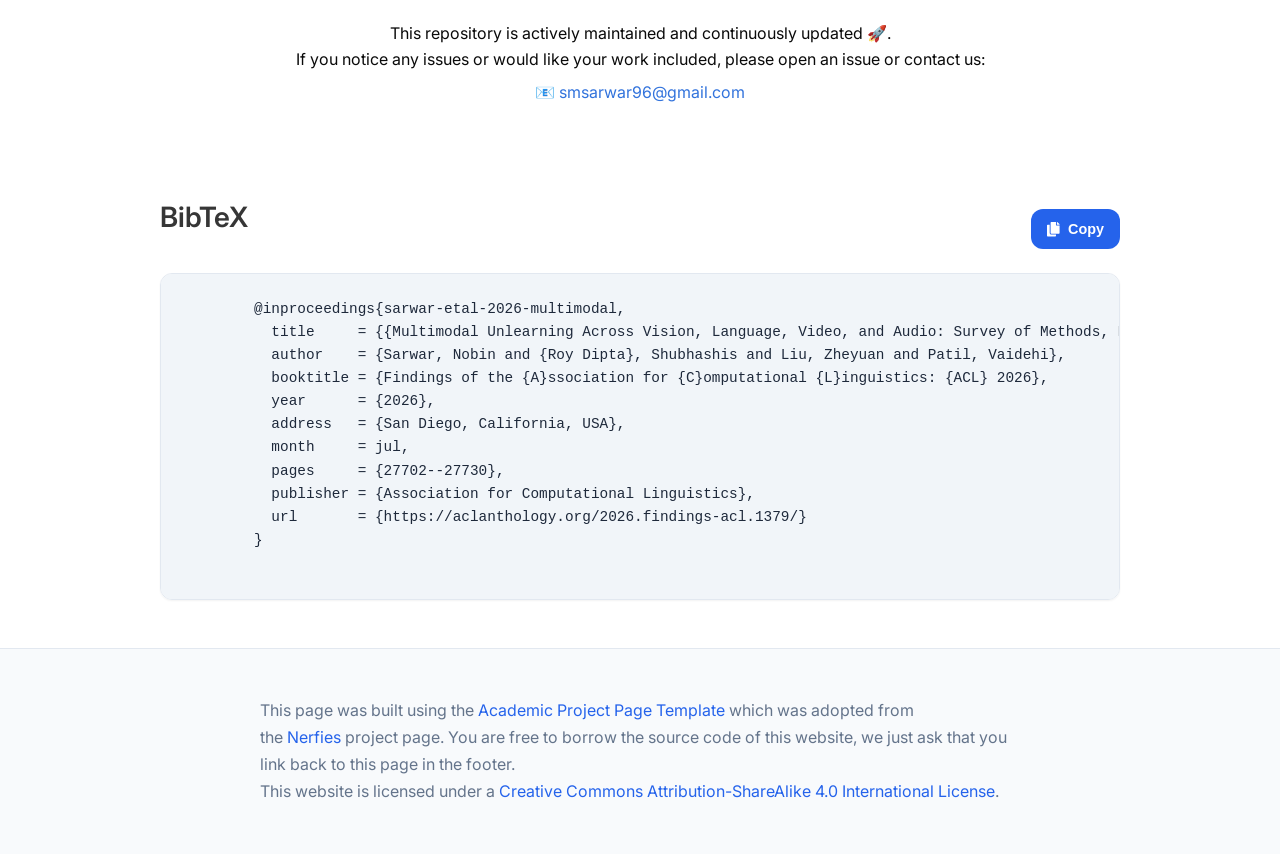
==== commit a96528ee: "Add arXiv link in index.html Added a new external link to arXiv in the index.html file." ====
--- a/docs/index.html
+++ b/docs/index.html
@@ -276,6 +276,16 @@
               </span>
 
               <span class="link-block">
+                <a href="https://arxiv.org/abs/2607.07907" target="_blank"
+                  class="external-link button is-normal is-rounded is-dark">
+                    <span class="icon">
+                      <i class="ai ai-arxiv"></i>
+                    </span>
+                    <span>arXiv</span>
+                </a>
+              </span>
+
+              <span class="link-block">
                   <a href="static/images/MultimodalUnlearningSurveyposterACL2026.png" target="_blank"
                      class="external-link button is-normal is-rounded is-dark">
                       <span class="icon">
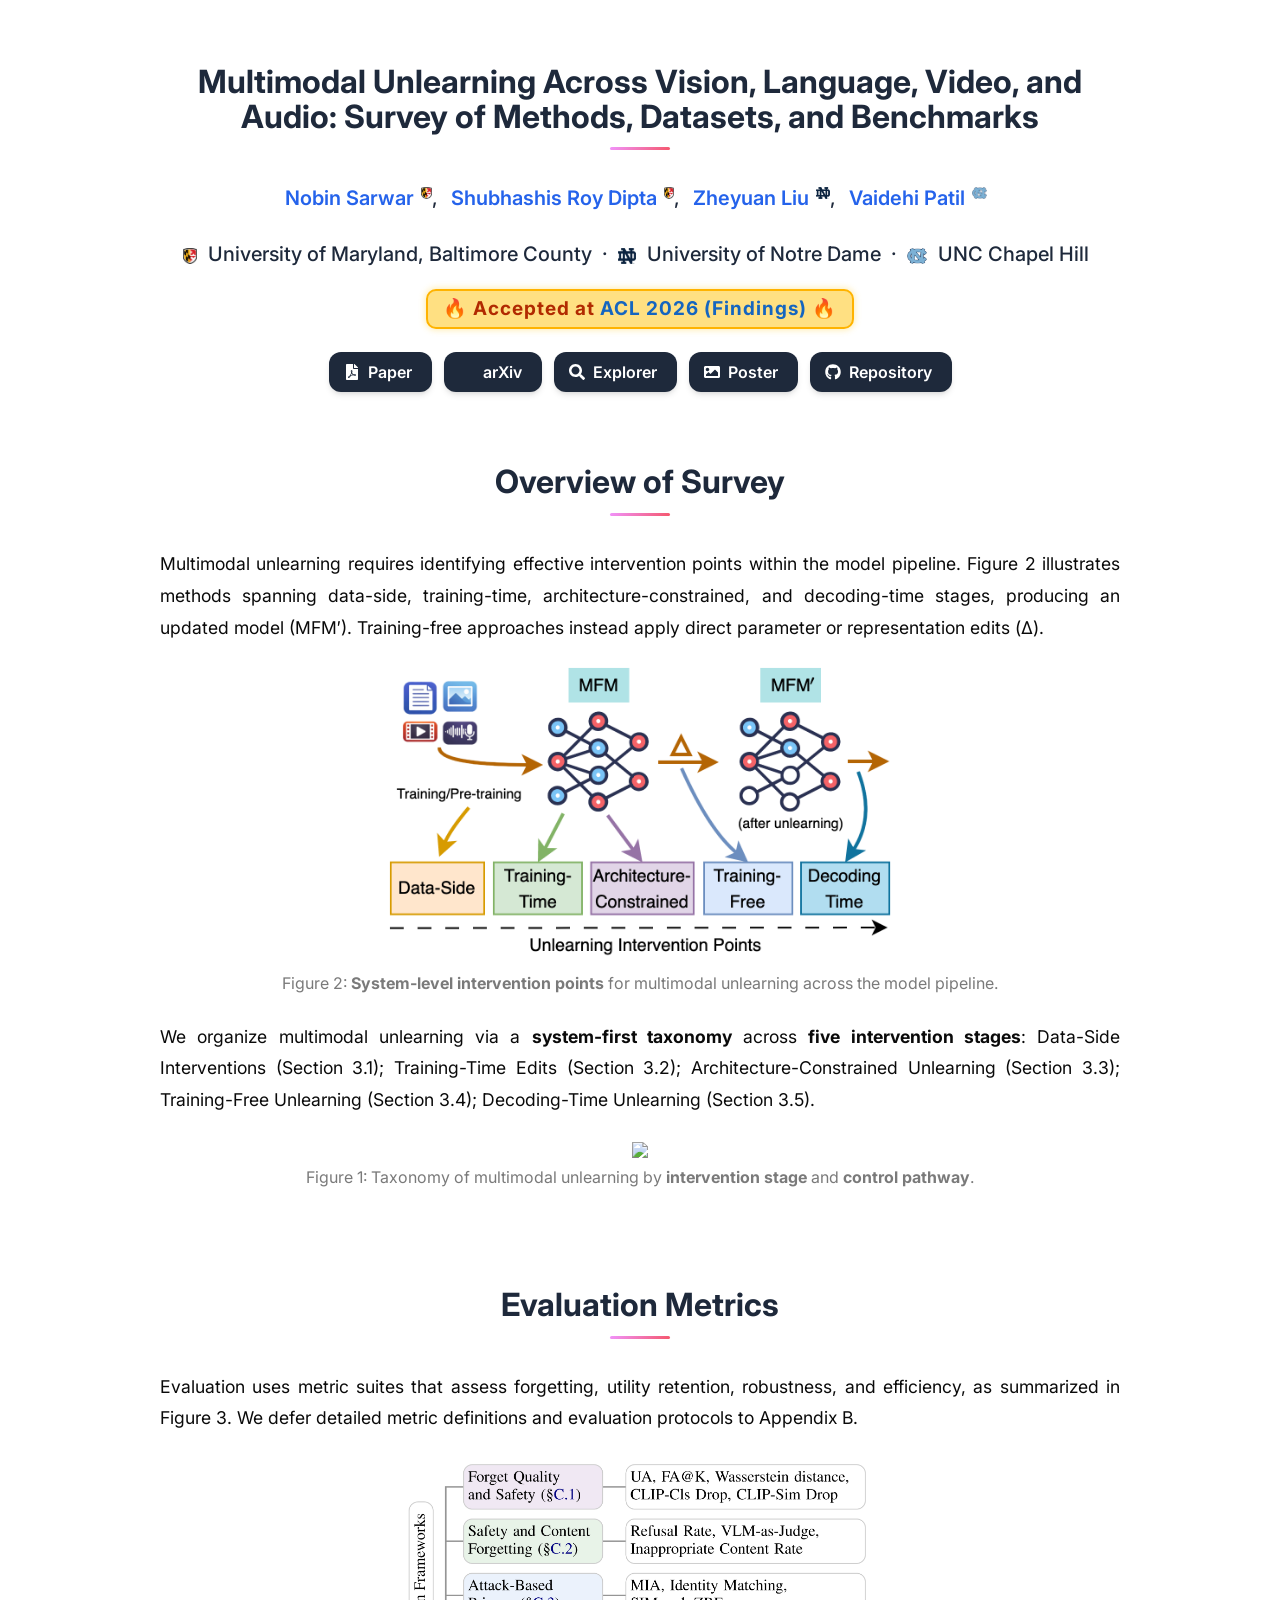
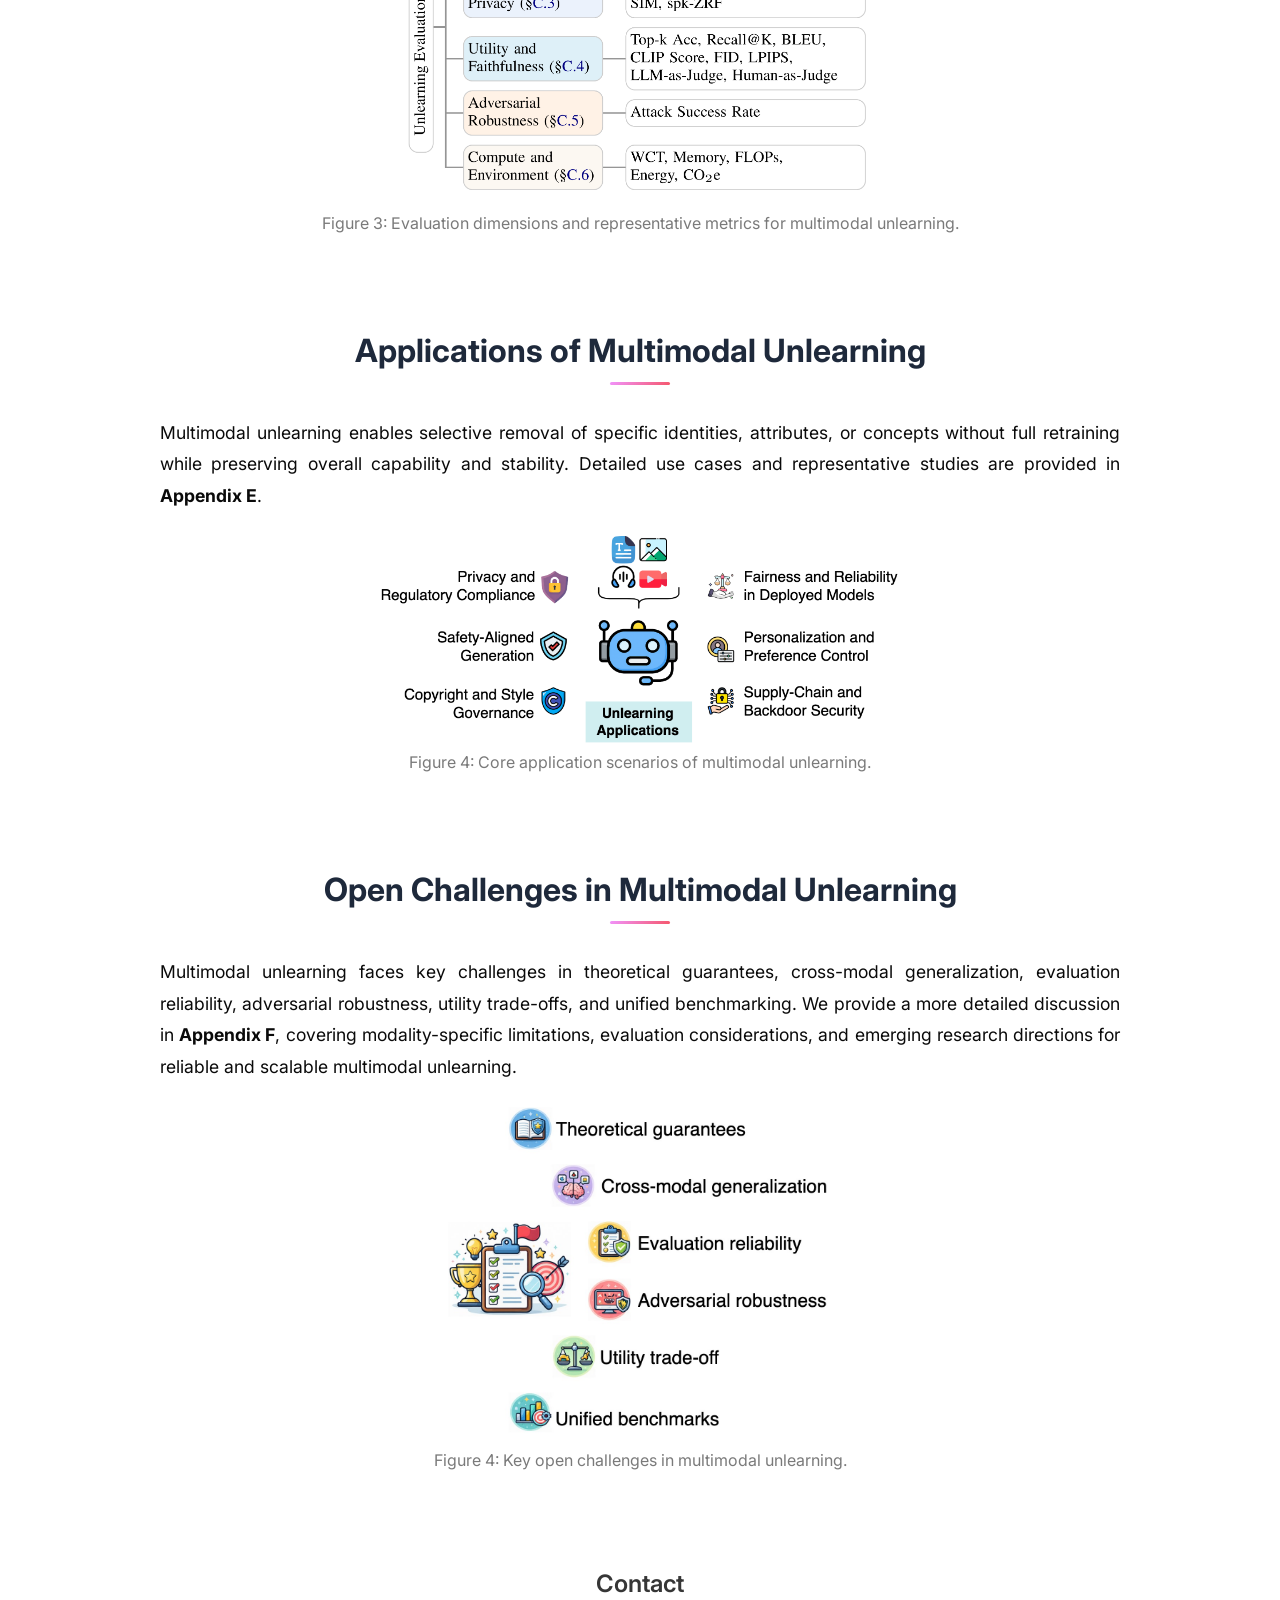
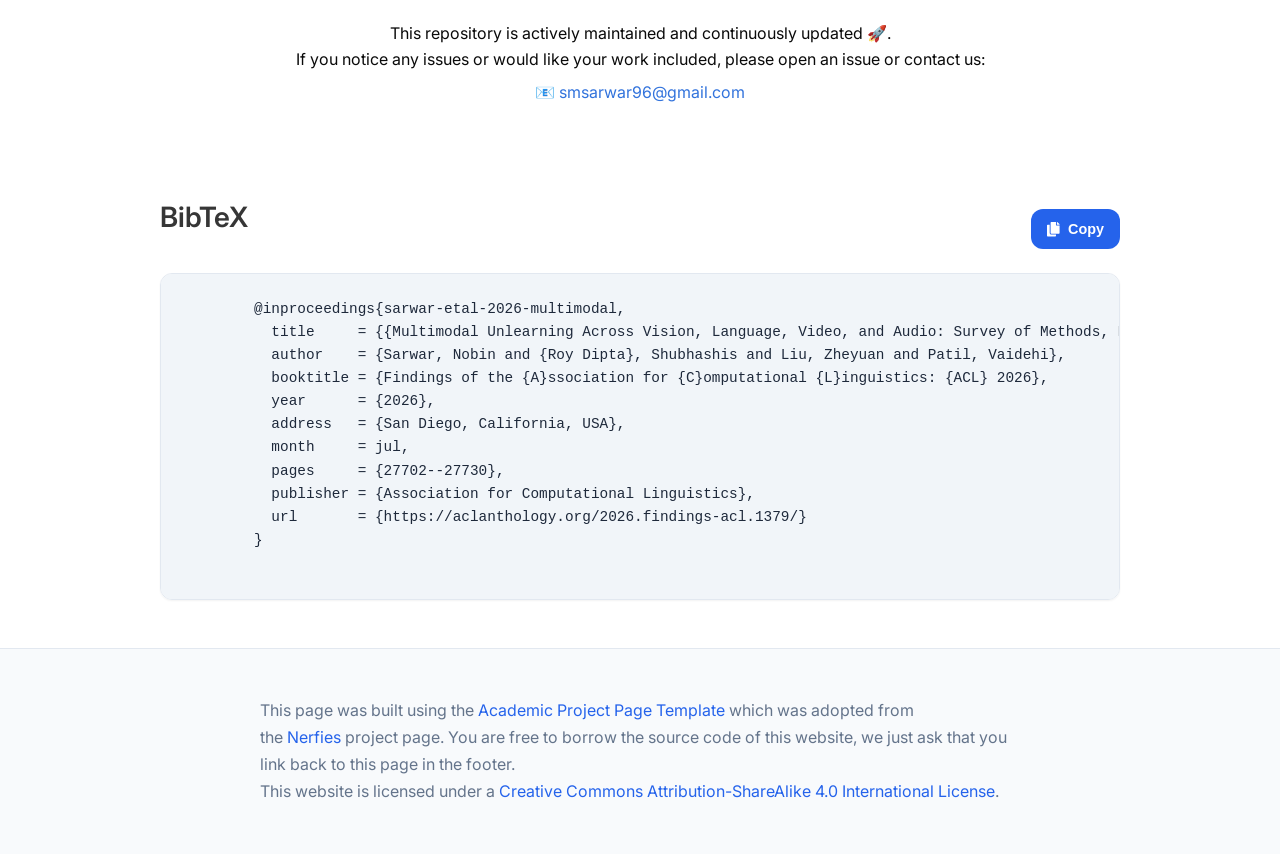
==== commit cd122c0f: "ci: check generated files; link the explorer" ====
--- a/docs/index.html
+++ b/docs/index.html
@@ -286,6 +286,15 @@
               </span>
 
               <span class="link-block">
+                <a href="explorer/" class="external-link button is-normal is-rounded is-dark">
+                  <span class="icon">
+                    <i class="fas fa-search"></i>
+                  </span>
+                  <span>Explorer</span>
+                </a>
+              </span>
+
+              <span class="link-block">
                   <a href="static/images/MultimodalUnlearningSurveyposterACL2026.png" target="_blank"
                      class="external-link button is-normal is-rounded is-dark">
                       <span class="icon">
